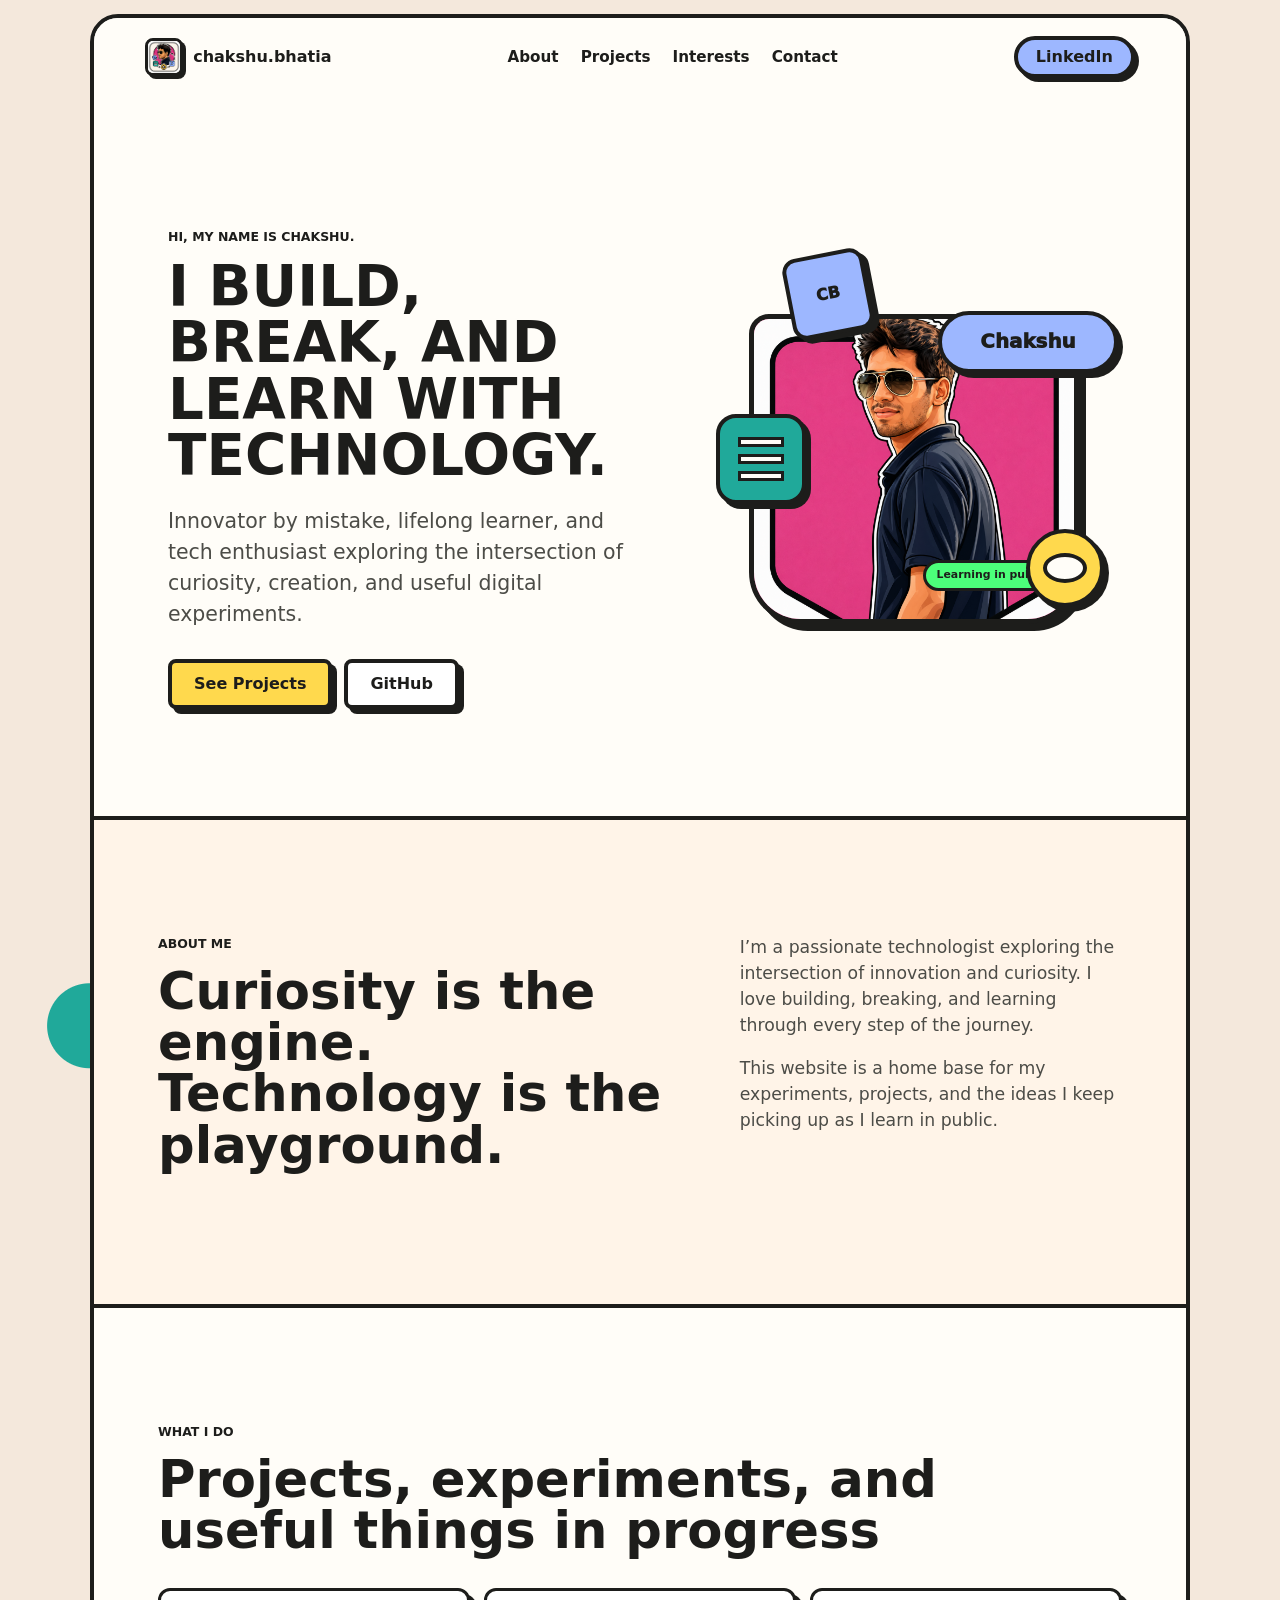
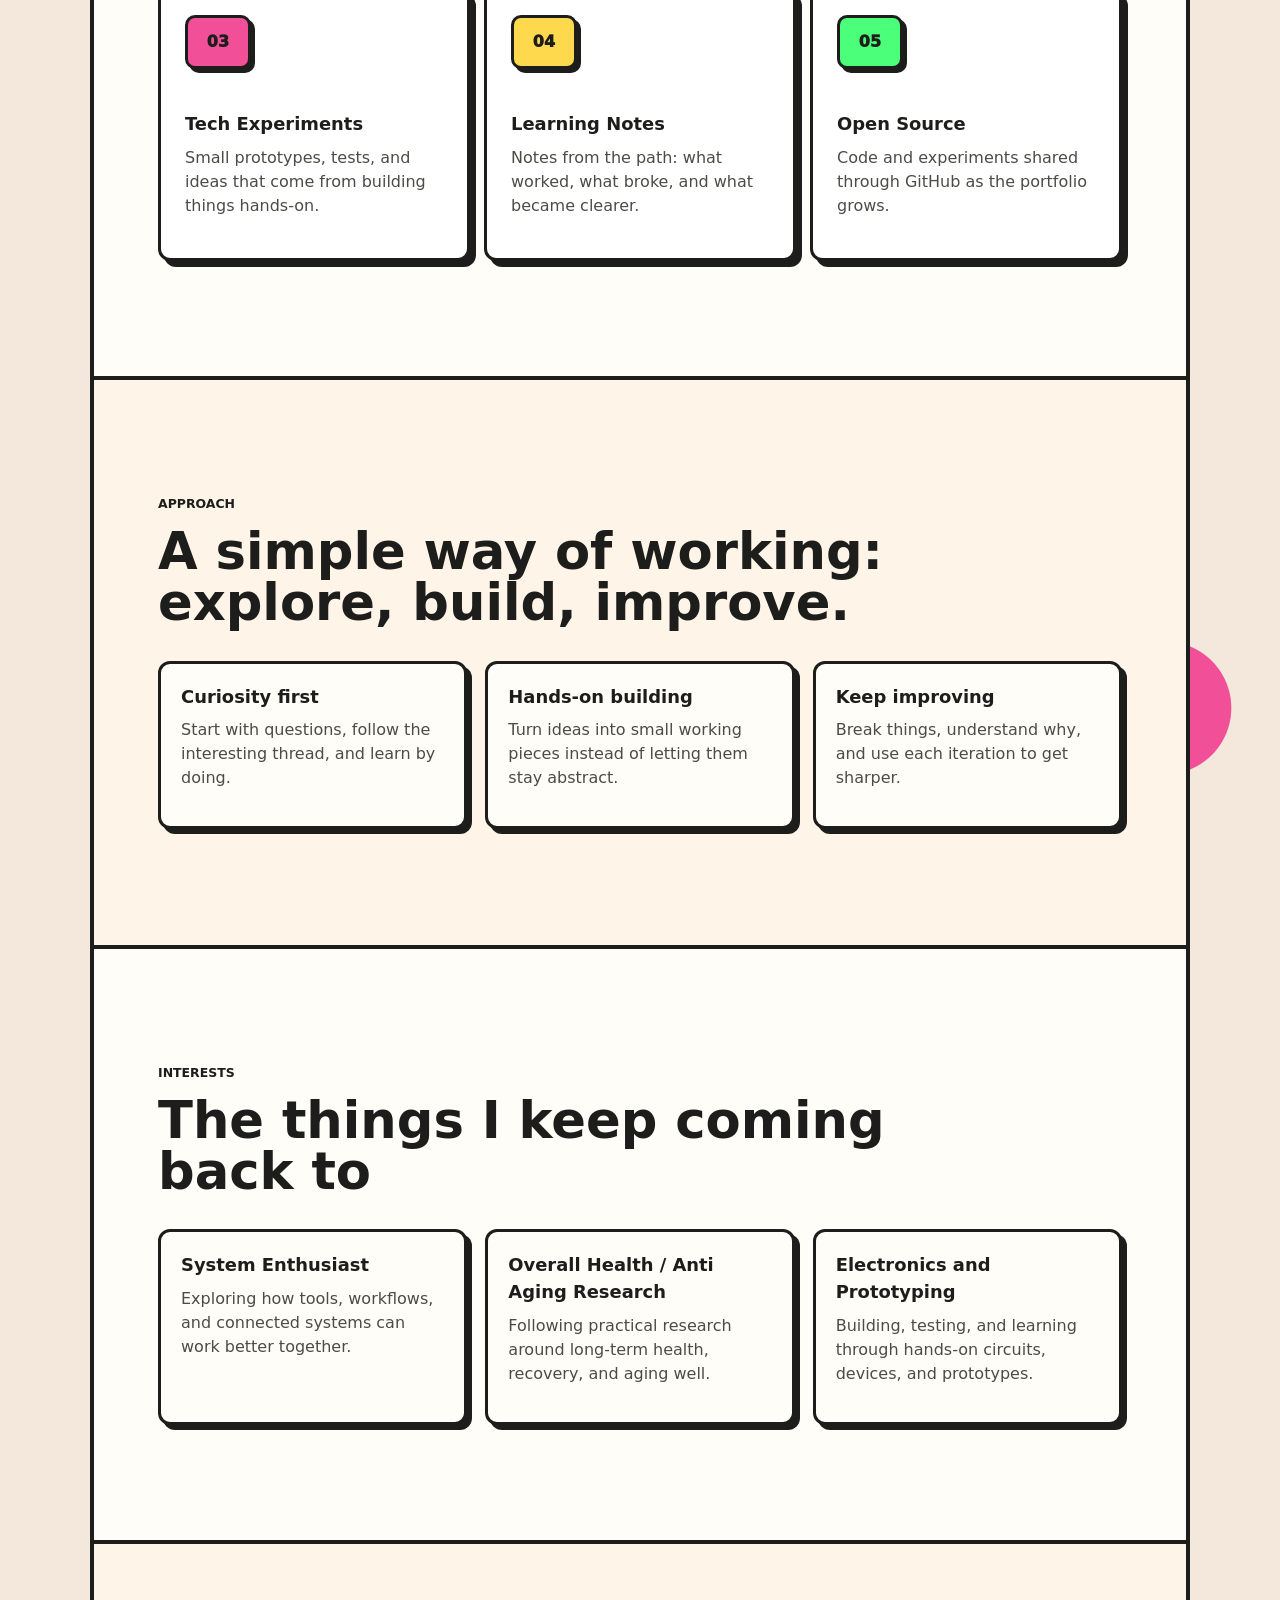
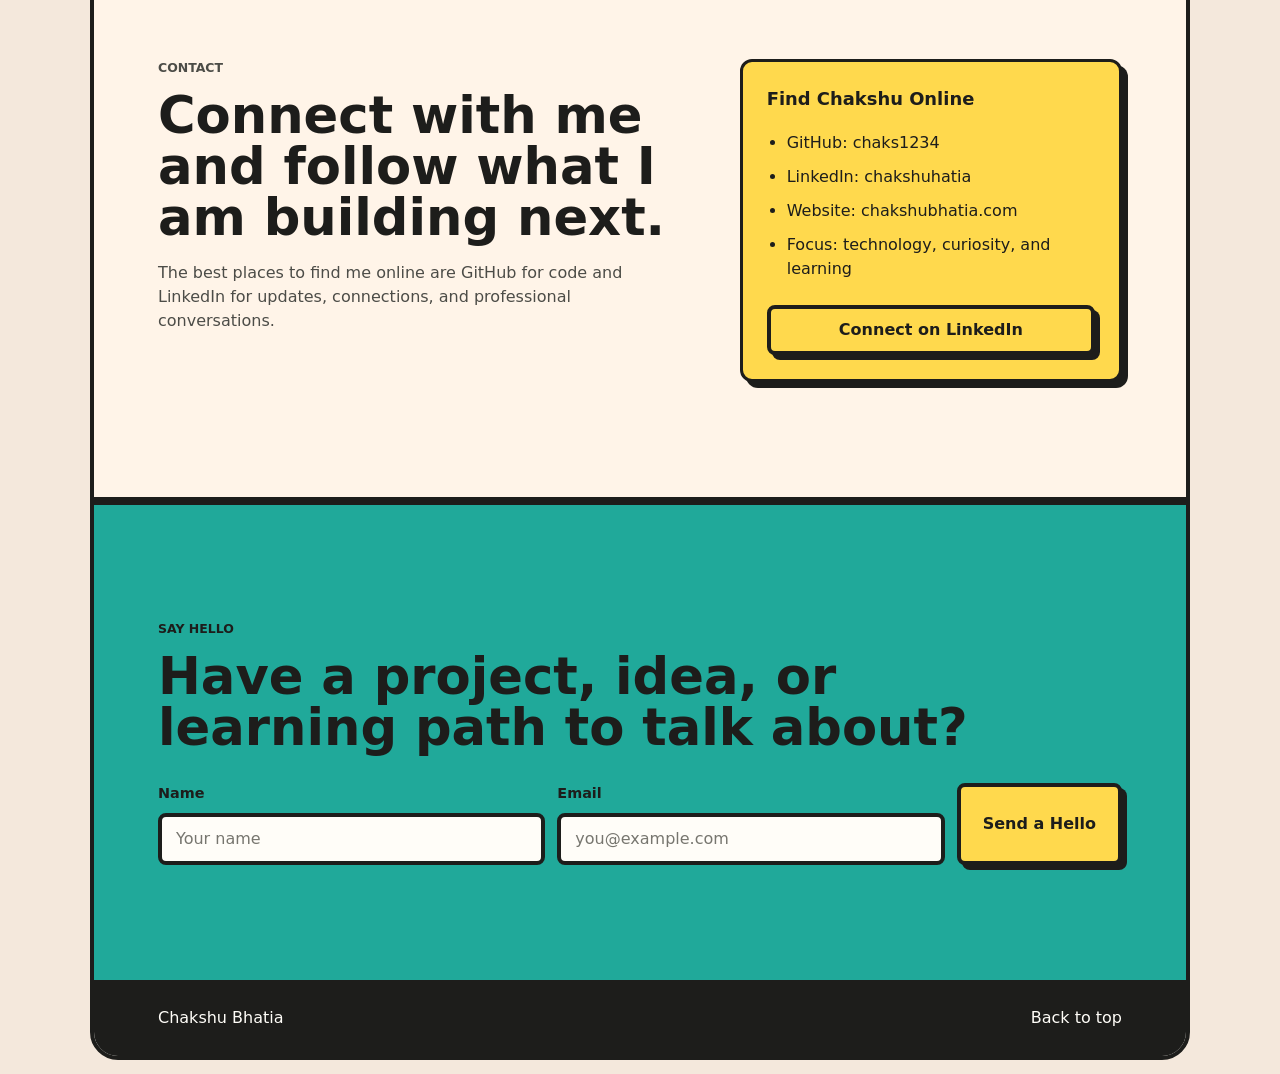
==== index.html @ cb936f26 "website fix" ====
<!doctype html>
<html lang="en">
  <head>
    <meta charset="utf-8" />
    <meta name="viewport" content="width=device-width, initial-scale=1" />
    <title>Chakshu Bhatia | Technologist & Lifelong Learner</title>
    <meta
      name="description"
      content="The personal website of Chakshu Bhatia, an innovator by mistake, lifelong learner, and tech enthusiast."
    />
    <link rel="icon" type="image/png" href="assets/chakshu-brand-icon.png" />
    <link rel="apple-touch-icon" href="assets/chakshu-brand-icon.png" />
    <link rel="stylesheet" href="styles.css" />
    <!-- Google tag (gtag.js) -->
    <script async src="https://www.googletagmanager.com/gtag/js?id=G-XP94Z1G5C9"></script>
    <script>
      window.dataLayer = window.dataLayer || [];
      function gtag(){dataLayer.push(arguments);}
      gtag('js', new Date());
      gtag('config', 'G-XP94Z1G5C9');
    </script>
  </head>
  <body>
    <div class="page-shell">
      <header class="site-header" aria-label="Primary navigation">
        <a class="brand" href="#top" aria-label="Chakshu Bhatia home">
          <img class="brand-icon" src="assets/chakshu-brand-icon.png" alt="" />
          <span>chakshu.bhatia</span>
        </a>
        <nav class="nav-links" aria-label="Page sections">
          <a href="#about">About</a>
          <a href="#projects">Projects</a>
          <a href="#interests">Interests</a>
          <a href="#contact">Contact</a>
        </nav>
        <a class="header-cta" href="https://linkedin.com/in/chakshuhatia" target="_blank" rel="noreferrer">LinkedIn</a>
      </header>

      <main id="top">
      <section class="hero" aria-labelledby="hero-title">
        <div class="hero-content">
          <p class="eyebrow">Hi, my name is Chakshu.</p>
          <h1 id="hero-title">I build, break, and learn with technology.</h1>
          <p class="hero-copy">
            Innovator by mistake, lifelong learner, and tech enthusiast exploring the intersection of
            curiosity, creation, and useful digital experiments.
          </p>
          <div class="hero-actions">
            <a class="button primary" href="#projects">See Projects</a>
            <a class="button secondary" href="https://github.com/chaks1234" target="_blank" rel="noreferrer">GitHub</a>
          </div>
        </div>
        <div class="hero-media" aria-hidden="true">
          <div class="sticker figma">CB</div>
          <div class="sticker nameplate">Chakshu</div>
          <div class="portrait-card">
            <img class="portrait-image" src="assets/chakshu-dp-cartoon.png" alt="" />
            <span class="status-pill">Learning in public</span>
          </div>
          <div class="sticker chart">
            <span></span>
            <span></span>
            <span></span>
          </div>
          <div class="sticker eye"></div>
        </div>
      </section>

      <section id="about" class="problem section-band" aria-labelledby="about-title">
        <div class="section-inner two-column">
          <div>
            <p class="eyebrow">About me</p>
            <h2 id="about-title">Curiosity is the engine. Technology is the playground.</h2>
          </div>
          <div class="text-stack">
            <p>
              I’m a passionate technologist exploring the intersection of innovation and curiosity. I love
              building, breaking, and learning through every step of the journey.
            </p>
            <p>
              This website is a home base for my experiments, projects, and the ideas I keep picking up as I
              learn in public.
            </p>
          </div>
        </div>
      </section>

      <section id="projects" class="section" aria-labelledby="projects-title">
        <div class="section-inner">
          <p class="eyebrow">What I do</p>
          <h2 id="projects-title">Projects, experiments, and useful things in progress</h2>
          <div class="steps-grid">
            <article>
              <span class="card-icon pink">03</span>
              <h3>Tech Experiments</h3>
              <p>Small prototypes, tests, and ideas that come from building things hands-on.</p>
            </article>
            <article>
              <span class="card-icon yellow">04</span>
              <h3>Learning Notes</h3>
              <p>Notes from the path: what worked, what broke, and what became clearer.</p>
            </article>
            <article>
              <span class="card-icon green">05</span>
              <h3>Open Source</h3>
              <p>Code and experiments shared through GitHub as the portfolio grows.</p>
            </article>
          </div>
        </div>
      </section>

      <section class="benefits section-band" aria-labelledby="benefits-title">
        <div class="section-inner">
          <p class="eyebrow">Approach</p>
          <h2 id="benefits-title">A simple way of working: explore, build, improve.</h2>
          <div class="benefit-list">
            <div>
              <strong>Curiosity first</strong>
              <p>Start with questions, follow the interesting thread, and learn by doing.</p>
            </div>
            <div>
              <strong>Hands-on building</strong>
              <p>Turn ideas into small working pieces instead of letting them stay abstract.</p>
            </div>
            <div>
              <strong>Keep improving</strong>
              <p>Break things, understand why, and use each iteration to get sharper.</p>
            </div>
          </div>
        </div>
      </section>

      <section id="interests" class="section" aria-labelledby="interests-title">
        <div class="section-inner">
          <p class="eyebrow">Interests</p>
          <h2 id="interests-title">The things I keep coming back to</h2>
          <div class="benefit-list">
            <div>
              <strong>System Enthusiast</strong>
              <p>Exploring how tools, workflows, and connected systems can work better together.</p>
            </div>
            <div>
              <strong>Overall Health / Anti Aging Research</strong>
              <p>Following practical research around long-term health, recovery, and aging well.</p>
            </div>
            <div>
              <strong>Electronics and Prototyping</strong>
              <p>Building, testing, and learning through hands-on circuits, devices, and prototypes.</p>
            </div>
          </div>
        </div>
      </section>

      <section id="contact" class="section-band offer" aria-labelledby="contact-title">
        <div class="section-inner offer-layout">
          <div>
            <p class="eyebrow">Contact</p>
            <h2 id="contact-title">Connect with me and follow what I am building next.</h2>
            <p>
              The best places to find me online are GitHub for code and LinkedIn for updates, connections, and
              professional conversations.
            </p>
          </div>
          <div class="offer-card">
            <h3>Find Chakshu Online</h3>
            <ul>
              <li>GitHub: chaks1234</li>
              <li>LinkedIn: chakshuhatia</li>
              <li>Website: chakshubhatia.com</li>
              <li>Focus: technology, curiosity, and learning</li>
            </ul>
            <a class="button primary full" href="https://linkedin.com/in/chakshuhatia" target="_blank" rel="noreferrer">Connect on LinkedIn</a>
          </div>
        </div>
      </section>

      <section id="cta" class="final-cta" aria-labelledby="cta-title">
        <div class="section-inner">
          <p class="eyebrow">Say hello</p>
          <h2 id="cta-title">Have a project, idea, or learning path to talk about?</h2>
          <form class="signup-form">
            <label>
              <span>Name</span>
              <input type="text" name="name" placeholder="Your name" autocomplete="name" />
            </label>
            <label>
              <span>Email</span>
              <input type="email" name="email" placeholder="you@example.com" autocomplete="email" />
            </label>
            <button class="button primary" type="submit">Send a Hello</button>
          </form>
        </div>
      </section>
    </main>

      <footer class="site-footer">
        <span>Chakshu Bhatia</span>
        <a href="#top">Back to top</a>
      </footer>
    </div>

    <script src="script.js"></script>
  </body>
</html>
---- styles.css ----
:root {
  color-scheme: light;
  --ink: #1d1d1b;
  --muted: #4c4c47;
  --paper: #f4e8dc;
  --canvas: #fffdf8;
  --band: #fff4e8;
  --line: #1d1d1b;
  --accent: #f14f97;
  --accent-dark: #d8397e;
  --mint: #20a99a;
  --gold: #ffd94d;
  --blue: #9db7ff;
  --purple: #a57cff;
  --white: #ffffff;
  --shadow: 7px 7px 0 var(--ink);
}

* {
  box-sizing: border-box;
}

html {
  scroll-behavior: smooth;
}

body {
  margin: 0;
  padding: 14px 0;
  background: var(--paper);
  background-image:
    radial-gradient(circle at 7% 24%, #20a99a 0 42px, transparent 43px),
    radial-gradient(circle at 91% 54%, #f14f97 0 66px, transparent 67px),
    radial-gradient(circle at 83% 90%, #ffd94d 0 48px, transparent 49px);
  color: var(--ink);
  font-family: "Arial Rounded MT Bold", "Trebuchet MS", ui-sans-serif, system-ui, sans-serif;
  line-height: 1.5;
}

a {
  color: inherit;
  text-decoration: none;
}

.page-shell {
  width: min(1100px, calc(100% - 34px));
  margin: 0 auto;
  overflow: hidden;
  background: var(--canvas);
  border: 4px solid var(--ink);
  border-radius: 28px;
}

.site-header {
  position: sticky;
  top: 0;
  z-index: 20;
  display: flex;
  align-items: center;
  justify-content: space-between;
  gap: 18px;
  width: 100%;
  margin: 0;
  padding: 18px clamp(18px, 4vw, 56px);
  background: rgba(255, 253, 248, 0.94);
  border: 0;
  border-bottom: 0;
  border-radius: 0;
}

.brand,
.header-cta,
.nav-links {
  display: flex;
  align-items: center;
}

.brand {
  gap: 10px;
  font-weight: 800;
}

.brand-icon {
  display: block;
  width: 38px;
  height: 38px;
  border: 3px solid var(--ink);
  border-radius: 8px;
  background: var(--canvas);
  object-fit: cover;
  box-shadow: 3px 3px 0 var(--ink);
}

.nav-links {
  gap: 22px;
  color: var(--ink);
  font-size: 0.95rem;
  font-weight: 800;
}

.header-cta {
  min-height: 42px;
  padding: 0 18px;
  border: 4px solid var(--ink);
  border-radius: 999px;
  background: var(--blue);
  color: var(--ink);
  font-weight: 900;
  box-shadow: 4px 4px 0 var(--ink);
}

.hero {
  position: relative;
  display: grid;
  width: 100%;
  min-height: min(720px, calc(100svh - 96px));
  grid-template-columns: minmax(0, 1fr) minmax(320px, 0.82fr);
  align-items: center;
  gap: clamp(28px, 5vw, 80px);
  margin: 0;
  padding: clamp(50px, 7vw, 110px) clamp(28px, 6vw, 74px) clamp(36px, 5vw, 70px);
  background: var(--canvas);
  border: 0;
  border-radius: 0;
  overflow: hidden;
}

.hero-content {
  max-width: 760px;
}

.eyebrow {
  margin: 0 0 12px;
  color: var(--ink);
  font-size: 0.78rem;
  font-weight: 900;
  letter-spacing: 0;
  text-transform: uppercase;
}

h1,
h2,
h3,
p {
  margin-top: 0;
}

h1 {
  margin-bottom: 22px;
  max-width: 720px;
  font-size: clamp(2.45rem, 4.4vw, 3.85rem);
  line-height: 1;
  letter-spacing: 0;
  text-transform: uppercase;
  text-wrap: balance;
}

h2 {
  margin-bottom: 18px;
  max-width: 850px;
  font-size: clamp(2rem, 4vw, 3.7rem);
  line-height: 1;
  letter-spacing: 0;
}

h3 {
  margin-bottom: 8px;
  font-size: 1.12rem;
}

.hero-copy {
  max-width: 620px;
  color: var(--muted);
  font-size: clamp(1.05rem, 2vw, 1.28rem);
}

.hero-actions {
  display: flex;
  flex-wrap: wrap;
  gap: 12px;
  margin-top: 30px;
}

.button {
  display: inline-flex;
  min-height: 50px;
  align-items: center;
  justify-content: center;
  border: 4px solid var(--ink);
  border-radius: 8px;
  padding: 0 22px;
  font: inherit;
  font-weight: 850;
  cursor: pointer;
  transition: transform 160ms ease, box-shadow 160ms ease, background 160ms ease;
}

.button:hover {
  transform: translateY(-2px);
}

.primary {
  background: var(--gold);
  color: var(--ink);
  box-shadow: 5px 5px 0 var(--ink);
}

.primary:hover {
  background: #ffe46f;
}

.secondary {
  border: 4px solid var(--ink);
  background: var(--white);
  box-shadow: 5px 5px 0 var(--ink);
}

.full {
  width: 100%;
}

.hero-media {
  position: relative;
  display: flex;
  min-height: 420px;
  align-items: center;
  justify-content: center;
}

.portrait-card {
  position: relative;
  width: min(330px, 88vw);
  height: 310px;
  border: 5px solid var(--ink);
  border-radius: 20px 20px 52px 52px;
  background: var(--accent);
  box-shadow: var(--shadow);
  overflow: hidden;
}

.portrait-image {
  position: absolute;
  inset: 0;
  width: 100%;
  height: 100%;
  object-fit: cover;
  object-position: center 34%;
}

.status-pill {
  position: absolute;
  right: 14px;
  bottom: 28px;
  z-index: 5;
  padding: 4px 10px;
  border: 3px solid var(--ink);
  border-radius: 999px;
  background: #4cff7a;
  font-size: 0.68rem;
  font-weight: 900;
}

.sticker {
  position: absolute;
  z-index: 6;
  display: grid;
  place-items: center;
  border: 4px solid var(--ink);
  color: var(--ink);
  font-weight: 950;
  box-shadow: 5px 5px 0 var(--ink);
}

.figma {
  top: -6px;
  left: 18%;
  width: 82px;
  height: 82px;
  border-radius: 14px;
  background: var(--blue);
  transform: rotate(-11deg);
}

.nameplate {
  top: 52px;
  right: -6px;
  min-width: 180px;
  min-height: 62px;
  border-radius: 999px;
  background: var(--blue);
  font-size: 1.24rem;
}

.chart {
  left: 0;
  top: 155px;
  width: 90px;
  height: 90px;
  border-radius: 20px;
  background: var(--mint);
  gap: 5px;
  padding: 18px;
}

.chart span {
  display: block;
  width: 100%;
  height: 10px;
  border: 3px solid var(--ink);
  background: var(--canvas);
}

.eye {
  right: 8px;
  bottom: 72px;
  width: 78px;
  height: 78px;
  border-radius: 50%;
  background: var(--gold);
}

.eye::before {
  content: "";
  display: block;
  width: 36px;
  height: 22px;
  border: 4px solid var(--ink);
  border-radius: 50%;
  background: var(--canvas);
}

.section,
.section-band,
.final-cta {
  padding: clamp(64px, 9vw, 118px) clamp(18px, 5vw, 72px);
}

.section-band {
  background: var(--band);
  border-block: 4px solid var(--ink);
}

.section,
.final-cta {
  background: var(--canvas);
}

.section-inner {
  width: 100%;
  margin: 0 auto;
}

.two-column,
.offer-layout {
  display: grid;
  grid-template-columns: minmax(0, 0.96fr) minmax(300px, 0.72fr);
  gap: clamp(28px, 6vw, 72px);
  align-items: start;
}

.text-stack {
  color: var(--muted);
  font-size: 1.08rem;
}

.steps-grid {
  display: grid;
  grid-template-columns: repeat(3, minmax(0, 1fr));
  gap: 14px;
  margin-top: 32px;
}

.steps-grid article,
.offer-card {
  border: 3px solid var(--ink);
  border-radius: 12px;
  background: var(--white);
  padding: 24px;
  box-shadow: 6px 6px 0 var(--ink);
}

.card-icon {
  display: grid;
  width: 66px;
  height: 54px;
  place-items: center;
  margin-bottom: 42px;
  border: 3px solid var(--ink);
  border-radius: 10px;
  color: var(--ink);
  font-weight: 950;
  box-shadow: 4px 4px 0 var(--ink);
}

.blue {
  background: var(--blue);
}

.teal {
  background: var(--mint);
}

.pink {
  background: var(--accent);
}

.yellow {
  background: var(--gold);
}

.green {
  background: #4cff7a;
}

.purple {
  background: var(--purple);
}

.steps-grid p,
.benefit-list p,
.proof p,
.offer p {
  color: var(--muted);
}

.benefit-list {
  display: grid;
  grid-template-columns: repeat(3, minmax(0, 1fr));
  gap: 18px;
  margin-top: 32px;
}

.benefit-list div {
  padding: 20px;
  border: 3px solid var(--ink);
  border-radius: 12px;
  background: var(--canvas);
  box-shadow: 5px 5px 0 var(--ink);
}

.benefit-list strong {
  display: block;
  margin-bottom: 8px;
  font-size: 1.12rem;
}

.metrics {
  display: grid;
  grid-template-columns: repeat(3, 1fr);
  gap: 12px;
}

.metrics div {
  min-height: 150px;
  padding: 18px;
  border: 4px solid var(--ink);
  border-radius: 12px;
  background: var(--ink);
  color: var(--white);
  box-shadow: 5px 5px 0 var(--accent);
}

.metrics strong {
  display: block;
  font-size: clamp(2.1rem, 4vw, 3.4rem);
  line-height: 1;
}

.metrics span {
  display: block;
  margin-top: 10px;
  color: #cbd6d2;
  font-weight: 700;
}

.offer-card {
  background: var(--gold);
}

.offer-card ul {
  display: grid;
  gap: 10px;
  margin: 18px 0 24px;
  padding-left: 20px;
}

.final-cta {
  background: var(--mint);
  color: var(--ink);
  border-top: 4px solid var(--ink);
}

.final-cta .eyebrow {
  color: var(--ink);
}

.signup-form {
  display: grid;
  grid-template-columns: repeat(2, minmax(0, 1fr)) auto;
  gap: 12px;
  margin-top: 30px;
}

label span {
  display: block;
  margin-bottom: 8px;
  color: var(--ink);
  font-size: 0.9rem;
  font-weight: 750;
}

input {
  width: 100%;
  min-height: 52px;
  border: 4px solid var(--ink);
  border-radius: 8px;
  padding: 0 14px;
  background: var(--canvas);
  color: var(--ink);
  font: inherit;
}

input::placeholder {
  color: #77766f;
}

.site-footer {
  display: flex;
  justify-content: space-between;
  gap: 16px;
  padding: 26px clamp(18px, 5vw, 72px);
  background: var(--ink);
  color: var(--canvas);
}

@media (max-width: 880px) {
  .nav-links {
    display: none;
  }

  .hero,
  .two-column,
  .offer-layout,
  .signup-form {
    grid-template-columns: 1fr;
  }

  .hero {
    min-height: auto;
  }

  .hero-media {
    order: -1;
    min-height: 390px;
  }

  .nameplate {
    right: 0;
  }

  .steps-grid,
  .benefit-list {
    grid-template-columns: 1fr;
  }

  .metrics {
    grid-template-columns: 1fr;
  }
}

@media (max-width: 520px) {
  .site-header {
    padding-inline: 14px;
  }

  .brand span:last-child {
    display: none;
  }

  .header-cta {
    min-height: 38px;
    padding-inline: 14px;
  }

  h1 {
    font-size: 3rem;
  }

  .hero-actions,
  .button,
  .signup-form button {
    width: 100%;
  }

  .page-shell {
    width: min(100% - 20px, 1100px);
    border-radius: 22px;
  }

  .portrait-card {
    width: min(280px, 82vw);
    height: 270px;
  }

  .figma {
    left: 0;
  }

  .nameplate {
    top: 28px;
    min-width: 146px;
    min-height: 54px;
    font-size: 1rem;
  }

  .chart {
    left: -4px;
    top: 142px;
    width: 72px;
    height: 72px;
  }

  .eye {
    right: -5px;
    bottom: 64px;
    width: 64px;
    height: 64px;
  }

  .site-footer {
    flex-direction: column;
  }
}
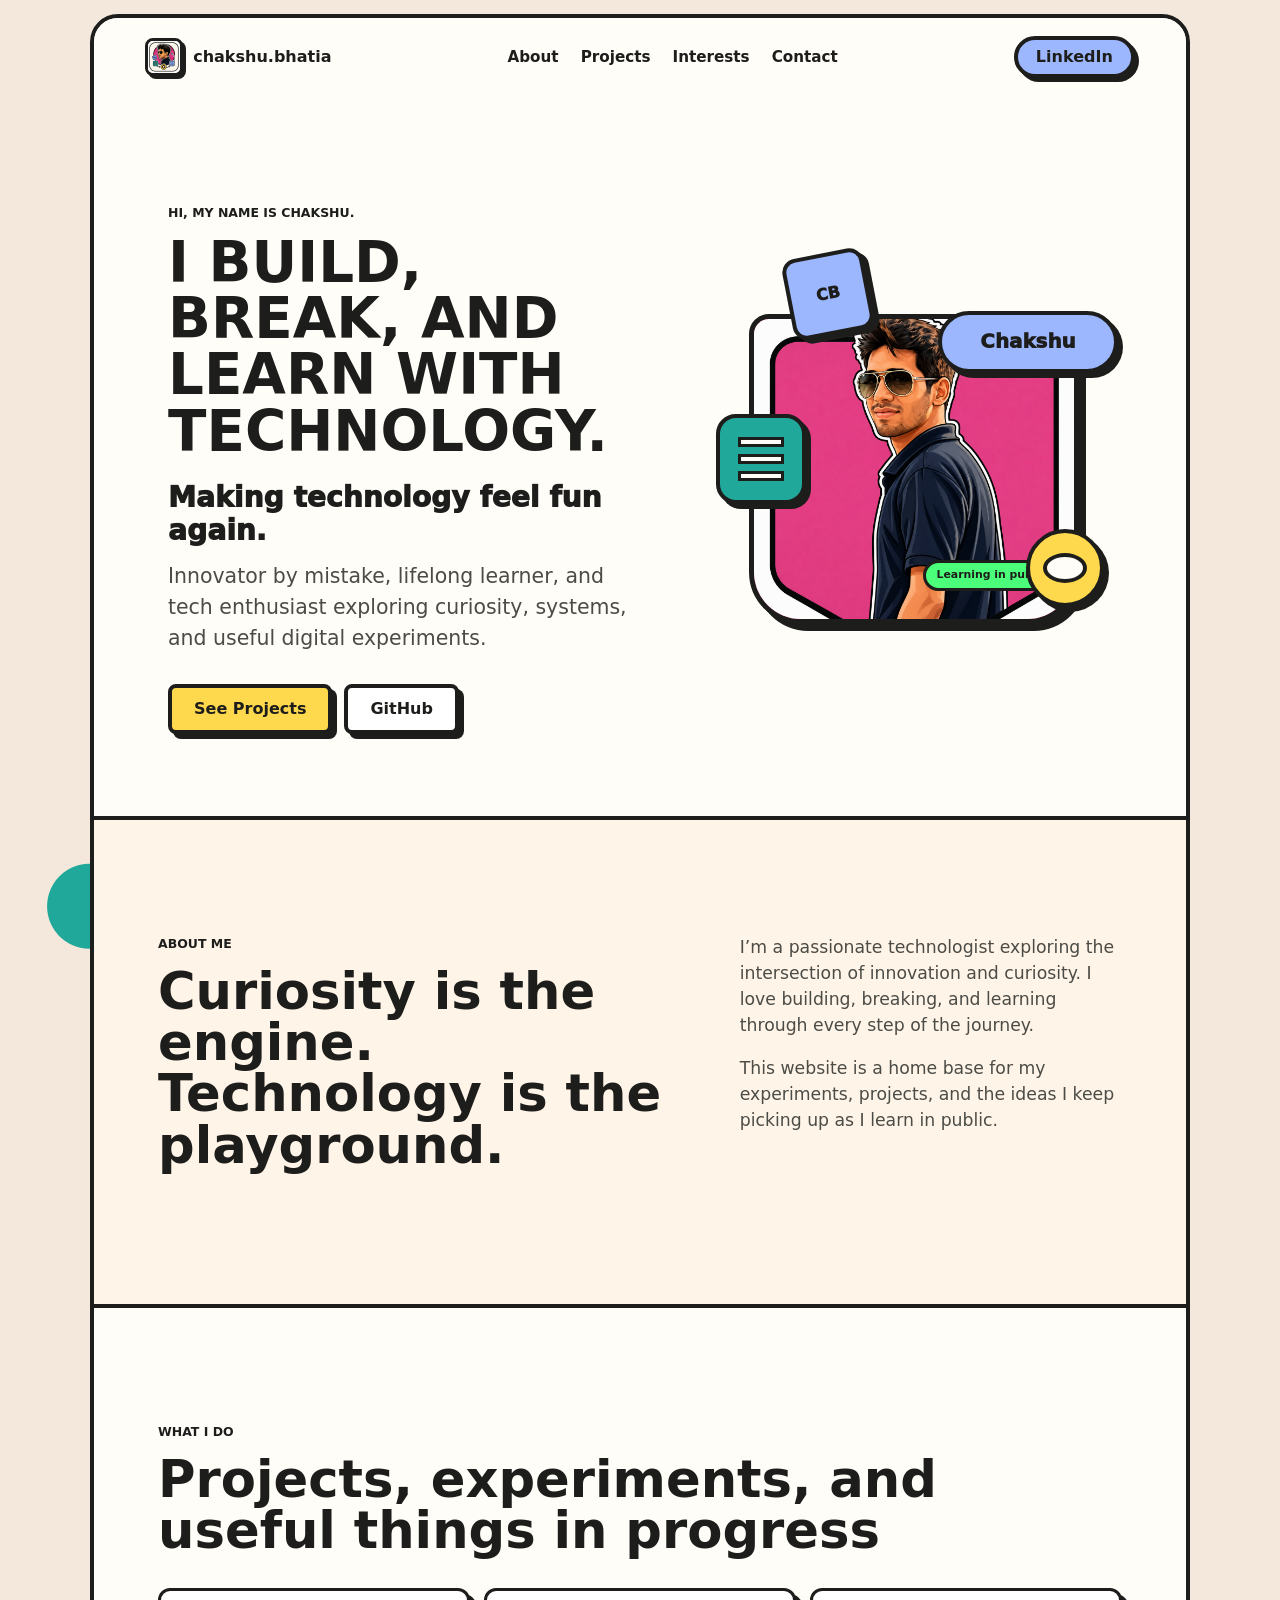
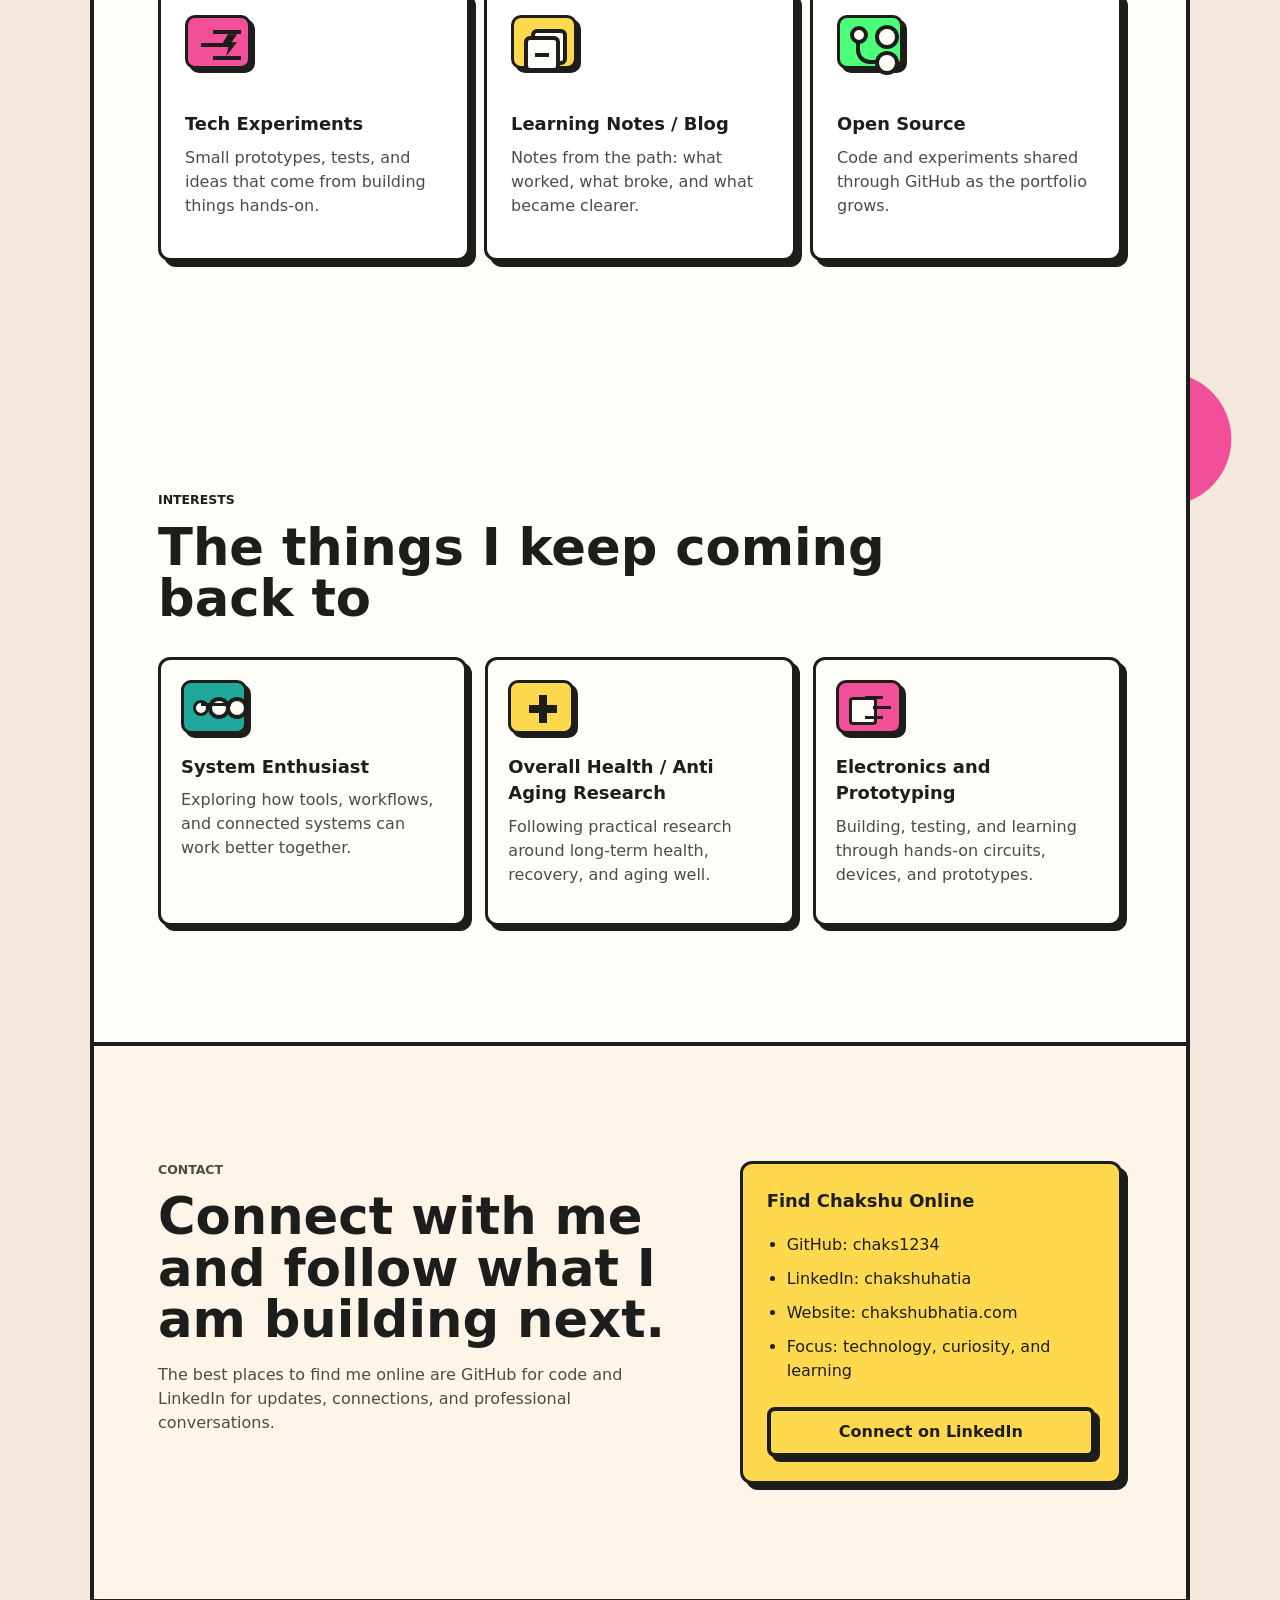
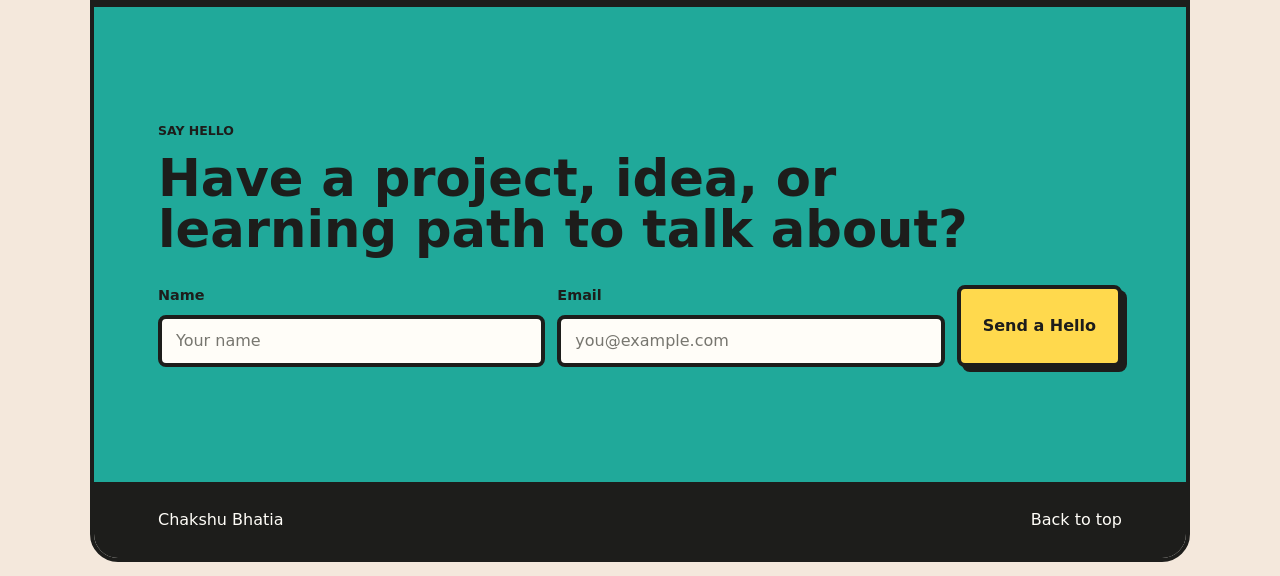
==== commit 10cde5d1: "site improvements" ====
--- a/index.html
+++ b/index.html
@@ -41,9 +41,10 @@
         <div class="hero-content">
           <p class="eyebrow">Hi, my name is Chakshu.</p>
           <h1 id="hero-title">I build, break, and learn with technology.</h1>
+          <p class="hero-tagline">Making technology feel fun again.</p>
           <p class="hero-copy">
-            Innovator by mistake, lifelong learner, and tech enthusiast exploring the intersection of
-            curiosity, creation, and useful digital experiments.
+            Innovator by mistake, lifelong learner, and tech enthusiast exploring curiosity, systems, and
+            useful digital experiments.
           </p>
           <div class="hero-actions">
             <a class="button primary" href="#projects">See Projects</a>
@@ -91,41 +92,20 @@
           <h2 id="projects-title">Projects, experiments, and useful things in progress</h2>
           <div class="steps-grid">
             <article>
-              <span class="card-icon pink">03</span>
+              <span class="card-icon pink circuit-icon" aria-hidden="true"></span>
               <h3>Tech Experiments</h3>
               <p>Small prototypes, tests, and ideas that come from building things hands-on.</p>
             </article>
             <article>
-              <span class="card-icon yellow">04</span>
-              <h3>Learning Notes</h3>
+              <span class="card-icon yellow pages-icon" aria-hidden="true"></span>
+              <h3>Learning Notes / Blog</h3>
               <p>Notes from the path: what worked, what broke, and what became clearer.</p>
             </article>
             <article>
-              <span class="card-icon green">05</span>
+              <span class="card-icon green branch-icon" aria-hidden="true"></span>
               <h3>Open Source</h3>
               <p>Code and experiments shared through GitHub as the portfolio grows.</p>
             </article>
-          </div>
-        </div>
-      </section>
-
-      <section class="benefits section-band" aria-labelledby="benefits-title">
-        <div class="section-inner">
-          <p class="eyebrow">Approach</p>
-          <h2 id="benefits-title">A simple way of working: explore, build, improve.</h2>
-          <div class="benefit-list">
-            <div>
-              <strong>Curiosity first</strong>
-              <p>Start with questions, follow the interesting thread, and learn by doing.</p>
-            </div>
-            <div>
-              <strong>Hands-on building</strong>
-              <p>Turn ideas into small working pieces instead of letting them stay abstract.</p>
-            </div>
-            <div>
-              <strong>Keep improving</strong>
-              <p>Break things, understand why, and use each iteration to get sharper.</p>
-            </div>
           </div>
         </div>
       </section>
@@ -136,14 +116,17 @@
           <h2 id="interests-title">The things I keep coming back to</h2>
           <div class="benefit-list">
             <div>
+              <span class="interest-icon mint system-icon" aria-hidden="true"></span>
               <strong>System Enthusiast</strong>
               <p>Exploring how tools, workflows, and connected systems can work better together.</p>
             </div>
             <div>
+              <span class="interest-icon yellow health-icon" aria-hidden="true"></span>
               <strong>Overall Health / Anti Aging Research</strong>
               <p>Following practical research around long-term health, recovery, and aging well.</p>
             </div>
             <div>
+              <span class="interest-icon pink electronics-icon" aria-hidden="true"></span>
               <strong>Electronics and Prototyping</strong>
               <p>Building, testing, and learning through hands-on circuits, devices, and prototypes.</p>
             </div>
@@ -178,15 +161,19 @@
         <div class="section-inner">
           <p class="eyebrow">Say hello</p>
           <h2 id="cta-title">Have a project, idea, or learning path to talk about?</h2>
-          <form class="signup-form">
+          <form class="signup-form" action="https://formsubmit.co/chakshu.bhatia1000@gmail.com" method="POST">
+            <input type="hidden" name="_subject" value="New message from chakshubhatia.com" />
+            <input type="hidden" name="_captcha" value="false" />
+            <input type="hidden" name="_template" value="table" />
             <label>
               <span>Name</span>
-              <input type="text" name="name" placeholder="Your name" autocomplete="name" />
+              <input type="text" name="name" placeholder="Your name" autocomplete="name" required />
             </label>
             <label>
               <span>Email</span>
-              <input type="email" name="email" placeholder="you@example.com" autocomplete="email" />
+              <input type="email" name="email" placeholder="you@example.com" autocomplete="email" required />
             </label>
+            <input type="hidden" name="_next" value="https://www.chakshubhatia.com/#cta" />
             <button class="button primary" type="submit">Send a Hello</button>
           </form>
         </div>
--- a/styles.css
+++ b/styles.css
@@ -51,6 +51,36 @@
   border-radius: 28px;
 }
 
+body > .site-header,
+body > main,
+body > .site-footer {
+  width: min(1100px, calc(100% - 34px));
+  margin-inline: auto;
+}
+
+body > .site-header {
+  margin-top: 0;
+  border: 4px solid var(--ink);
+  border-bottom: 0;
+  border-radius: 28px 28px 0 0;
+}
+
+body > main {
+  overflow: hidden;
+  background: var(--canvas);
+  border-inline: 4px solid var(--ink);
+}
+
+body > main .hero {
+  border-top: 0;
+}
+
+body > .site-footer {
+  border: 4px solid var(--ink);
+  border-top: 0;
+  border-radius: 0 0 28px 28px;
+}
+
 .site-header {
   position: sticky;
   top: 0;
@@ -174,6 +204,15 @@
   font-size: clamp(1.05rem, 2vw, 1.28rem);
 }
 
+.hero-tagline {
+  max-width: 620px;
+  margin-bottom: 14px;
+  color: var(--ink);
+  font-size: clamp(1.32rem, 2.2vw, 1.85rem);
+  font-weight: 950;
+  line-height: 1.16;
+}
+
 .hero-actions {
   display: flex;
   flex-wrap: wrap;
@@ -380,16 +419,91 @@
 }
 
 .card-icon {
-  display: grid;
+  position: relative;
+  display: block;
   width: 66px;
   height: 54px;
-  place-items: center;
   margin-bottom: 42px;
   border: 3px solid var(--ink);
   border-radius: 10px;
   color: var(--ink);
   font-weight: 950;
   box-shadow: 4px 4px 0 var(--ink);
+}
+
+.circuit-icon::before,
+.circuit-icon::after,
+.pages-icon::before,
+.pages-icon::after,
+.branch-icon::before,
+.branch-icon::after {
+  content: "";
+  position: absolute;
+}
+
+.circuit-icon::before {
+  left: 13px;
+  top: 25px;
+  width: 28px;
+  height: 4px;
+  background: var(--ink);
+  box-shadow:
+    12px -13px 0 var(--ink),
+    12px 13px 0 var(--ink);
+}
+
+.circuit-icon::after {
+  right: 11px;
+  top: 16px;
+  width: 16px;
+  height: 22px;
+  background: var(--ink);
+  clip-path: polygon(44% 0, 100% 0, 66% 36%, 100% 36%, 32% 100%, 48% 52%, 0 52%);
+}
+
+.pages-icon::before {
+  left: 17px;
+  top: 11px;
+  width: 28px;
+  height: 28px;
+  border: 4px solid var(--ink);
+  border-radius: 6px;
+  background: var(--canvas);
+}
+
+.pages-icon::after {
+  left: 10px;
+  top: 18px;
+  width: 28px;
+  height: 28px;
+  border: 4px solid var(--ink);
+  border-radius: 6px;
+  background: linear-gradient(var(--ink), var(--ink)) 7px 13px / 14px 4px no-repeat var(--canvas);
+}
+
+.branch-icon::before {
+  left: 16px;
+  top: 12px;
+  width: 30px;
+  height: 30px;
+  border-left: 4px solid var(--ink);
+  border-bottom: 4px solid var(--ink);
+  border-radius: 0 0 0 14px;
+}
+
+.branch-icon::after {
+  left: 10px;
+  top: 8px;
+  width: 10px;
+  height: 10px;
+  border: 4px solid var(--ink);
+  border-radius: 50%;
+  background: var(--canvas);
+  box-shadow:
+    28px 2px 0 -1px var(--canvas),
+    28px 2px 0 3px var(--ink),
+    28px 28px 0 -1px var(--canvas),
+    28px 28px 0 3px var(--ink);
 }
 
 .blue {
@@ -442,6 +556,87 @@
   display: block;
   margin-bottom: 8px;
   font-size: 1.12rem;
+}
+
+.interest-icon {
+  position: relative;
+  display: block;
+  width: 66px;
+  height: 54px;
+  margin-bottom: 20px;
+  border: 3px solid var(--ink);
+  border-radius: 10px;
+  box-shadow: 4px 4px 0 var(--ink);
+}
+
+.mint {
+  background: var(--mint);
+}
+
+.interest-icon::before,
+.interest-icon::after {
+  content: "";
+  position: absolute;
+}
+
+.system-icon::before {
+  left: 9px;
+  top: 17px;
+  width: 10px;
+  height: 10px;
+  border: 3px solid var(--ink);
+  border-radius: 50%;
+  background: var(--canvas);
+  box-shadow:
+    18px 0 0 -1px var(--canvas),
+    18px 0 0 3px var(--ink),
+    36px 0 0 -1px var(--canvas),
+    36px 0 0 3px var(--ink);
+}
+
+.system-icon::after {
+  left: 17px;
+  top: 20px;
+  width: 30px;
+  height: 3px;
+  background: var(--ink);
+}
+
+.health-icon::before {
+  left: 28px;
+  top: 12px;
+  width: 8px;
+  height: 28px;
+  background: var(--ink);
+}
+
+.health-icon::after {
+  left: 18px;
+  top: 22px;
+  width: 28px;
+  height: 8px;
+  background: var(--ink);
+}
+
+.electronics-icon::before {
+  left: 10px;
+  top: 14px;
+  width: 22px;
+  height: 22px;
+  border: 3px solid var(--ink);
+  border-radius: 4px;
+  background: var(--canvas);
+}
+
+.electronics-icon::after {
+  right: 8px;
+  top: 23px;
+  width: 18px;
+  height: 3px;
+  background: var(--ink);
+  box-shadow:
+    -8px -10px 0 var(--ink),
+    -8px 10px 0 var(--ink);
 }
 
 .metrics {
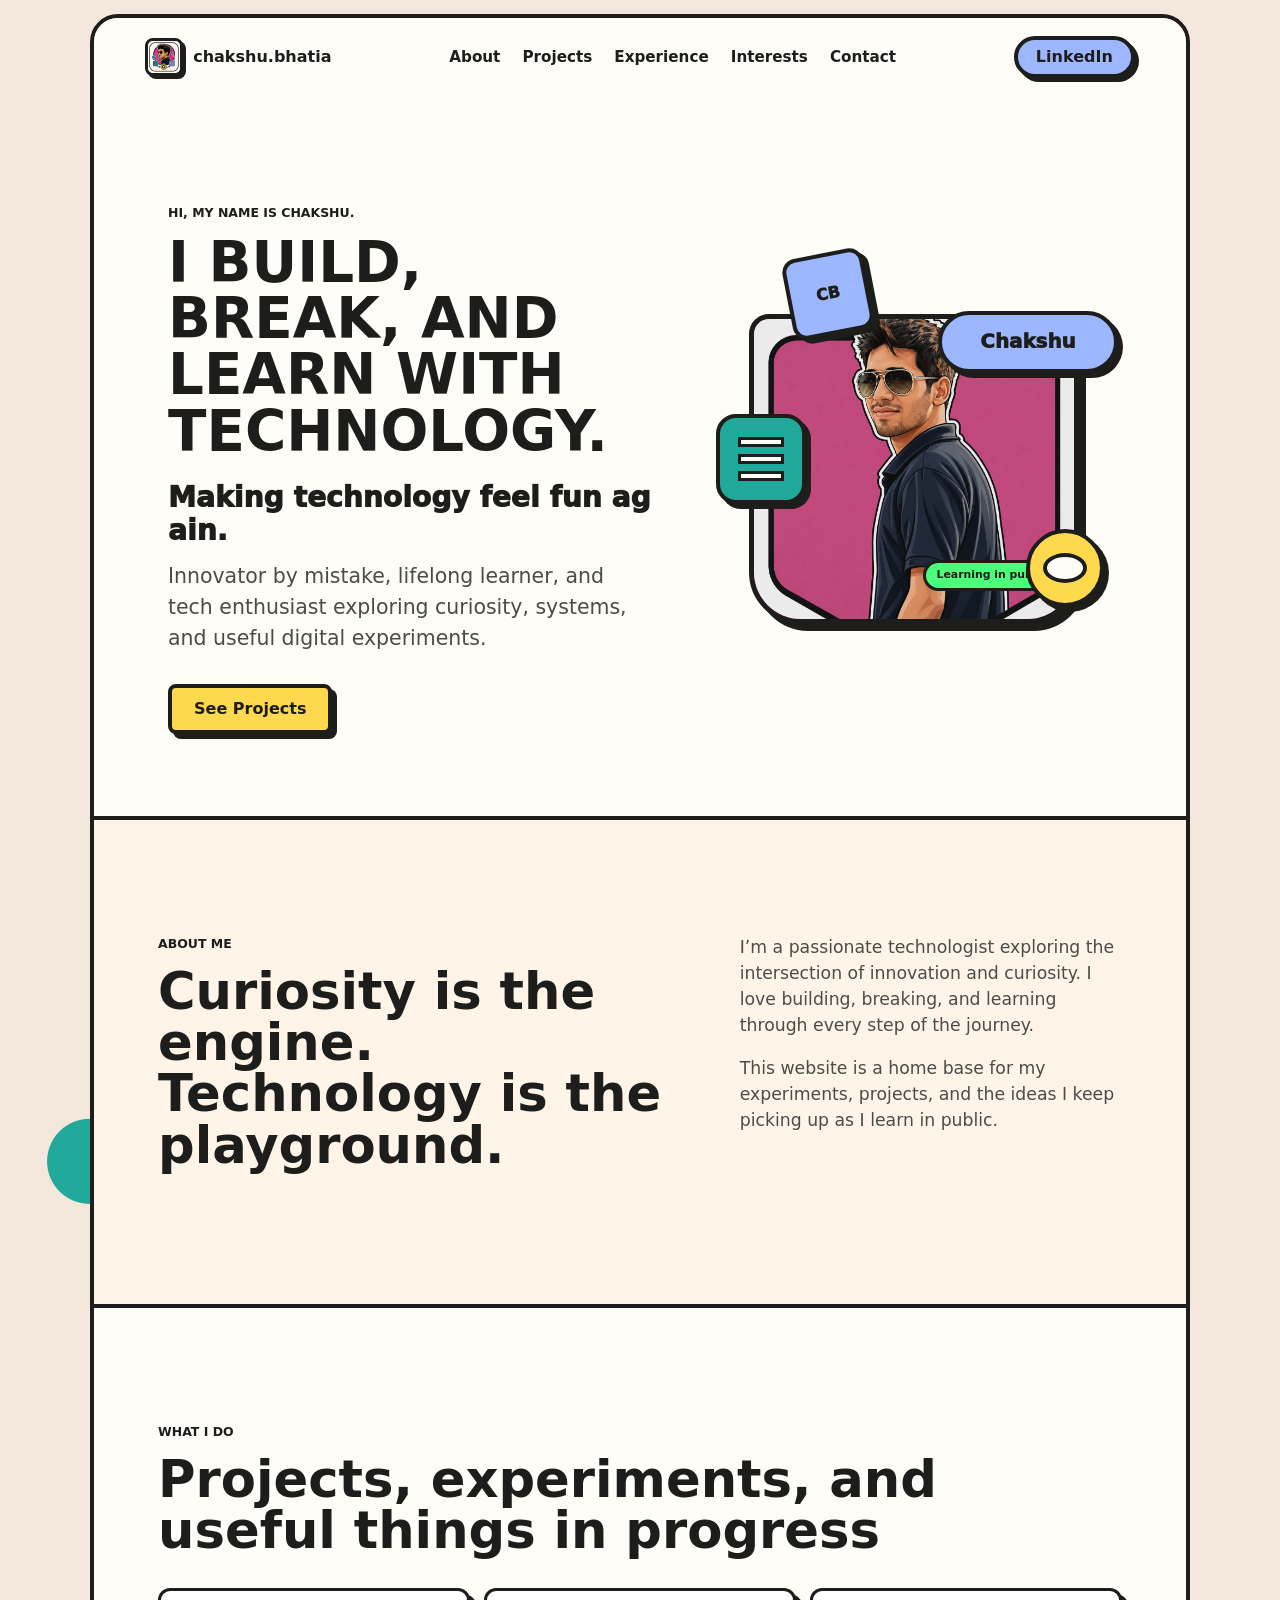
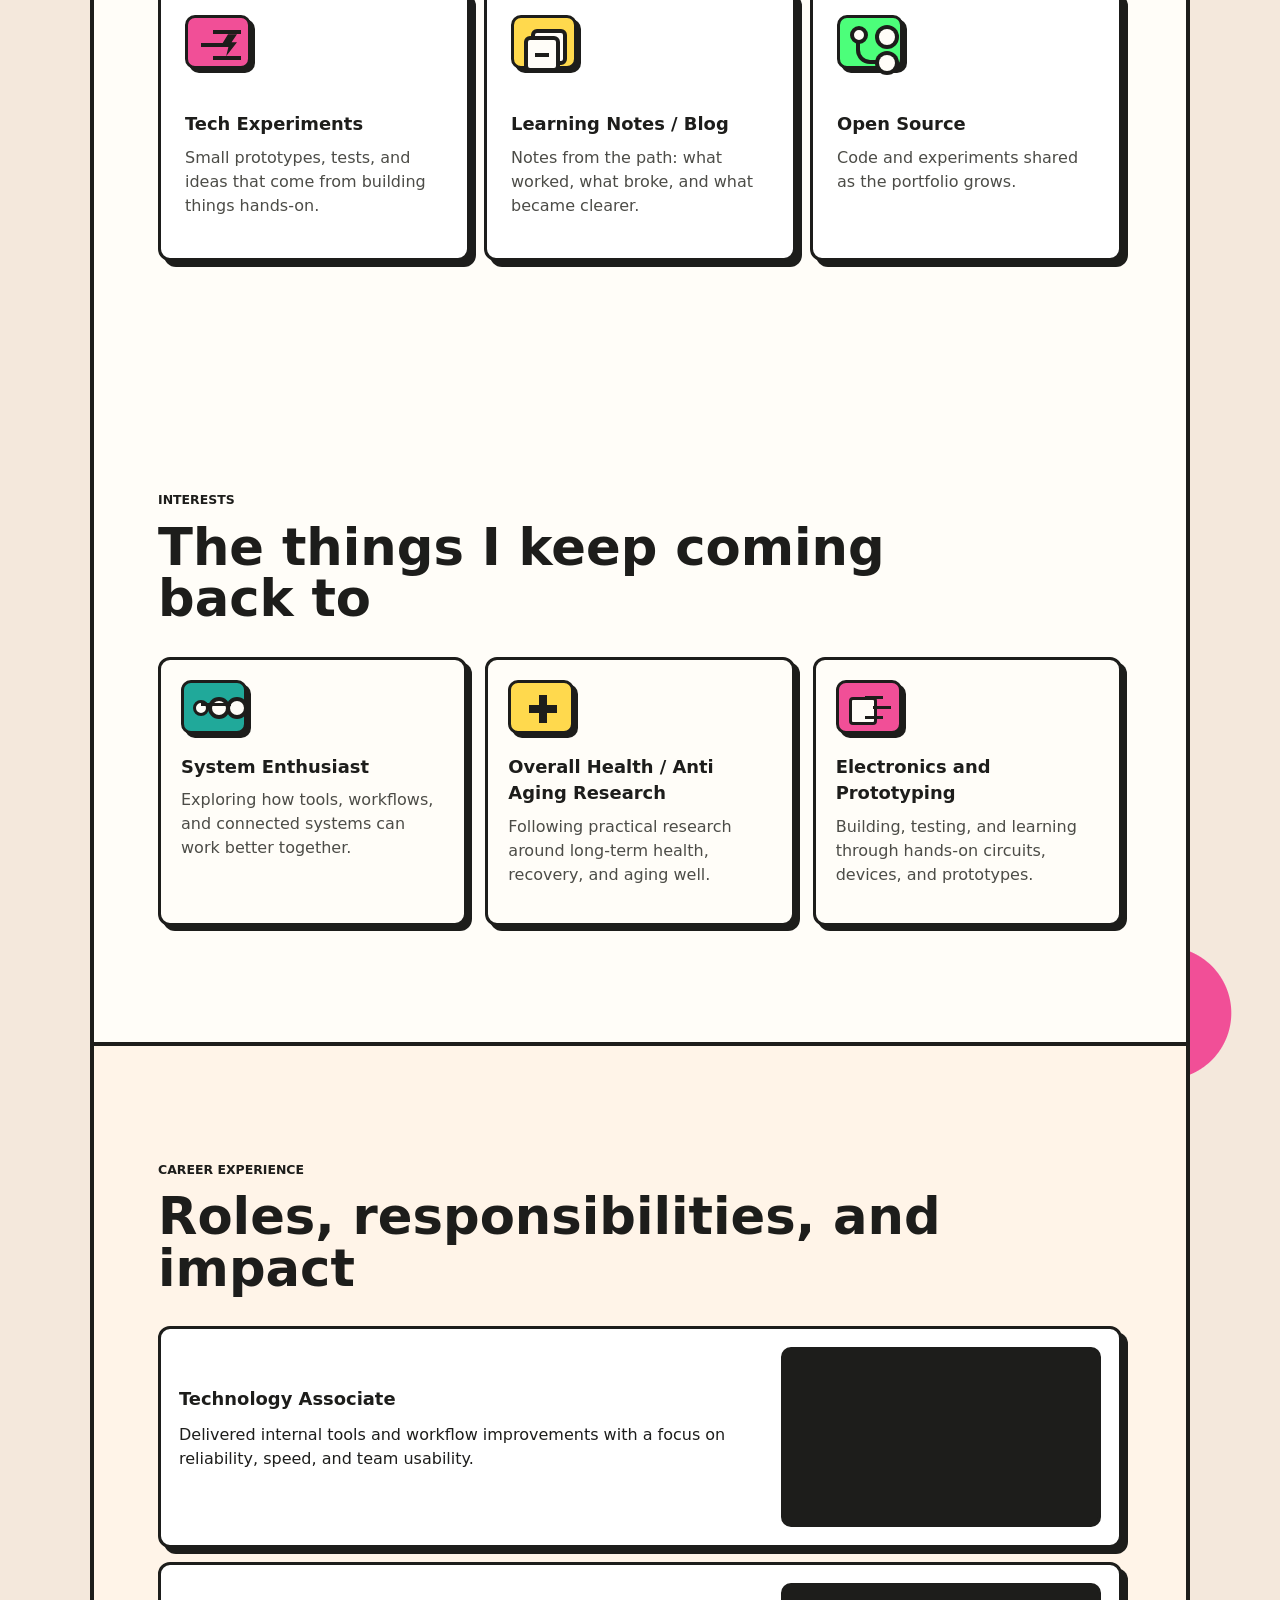
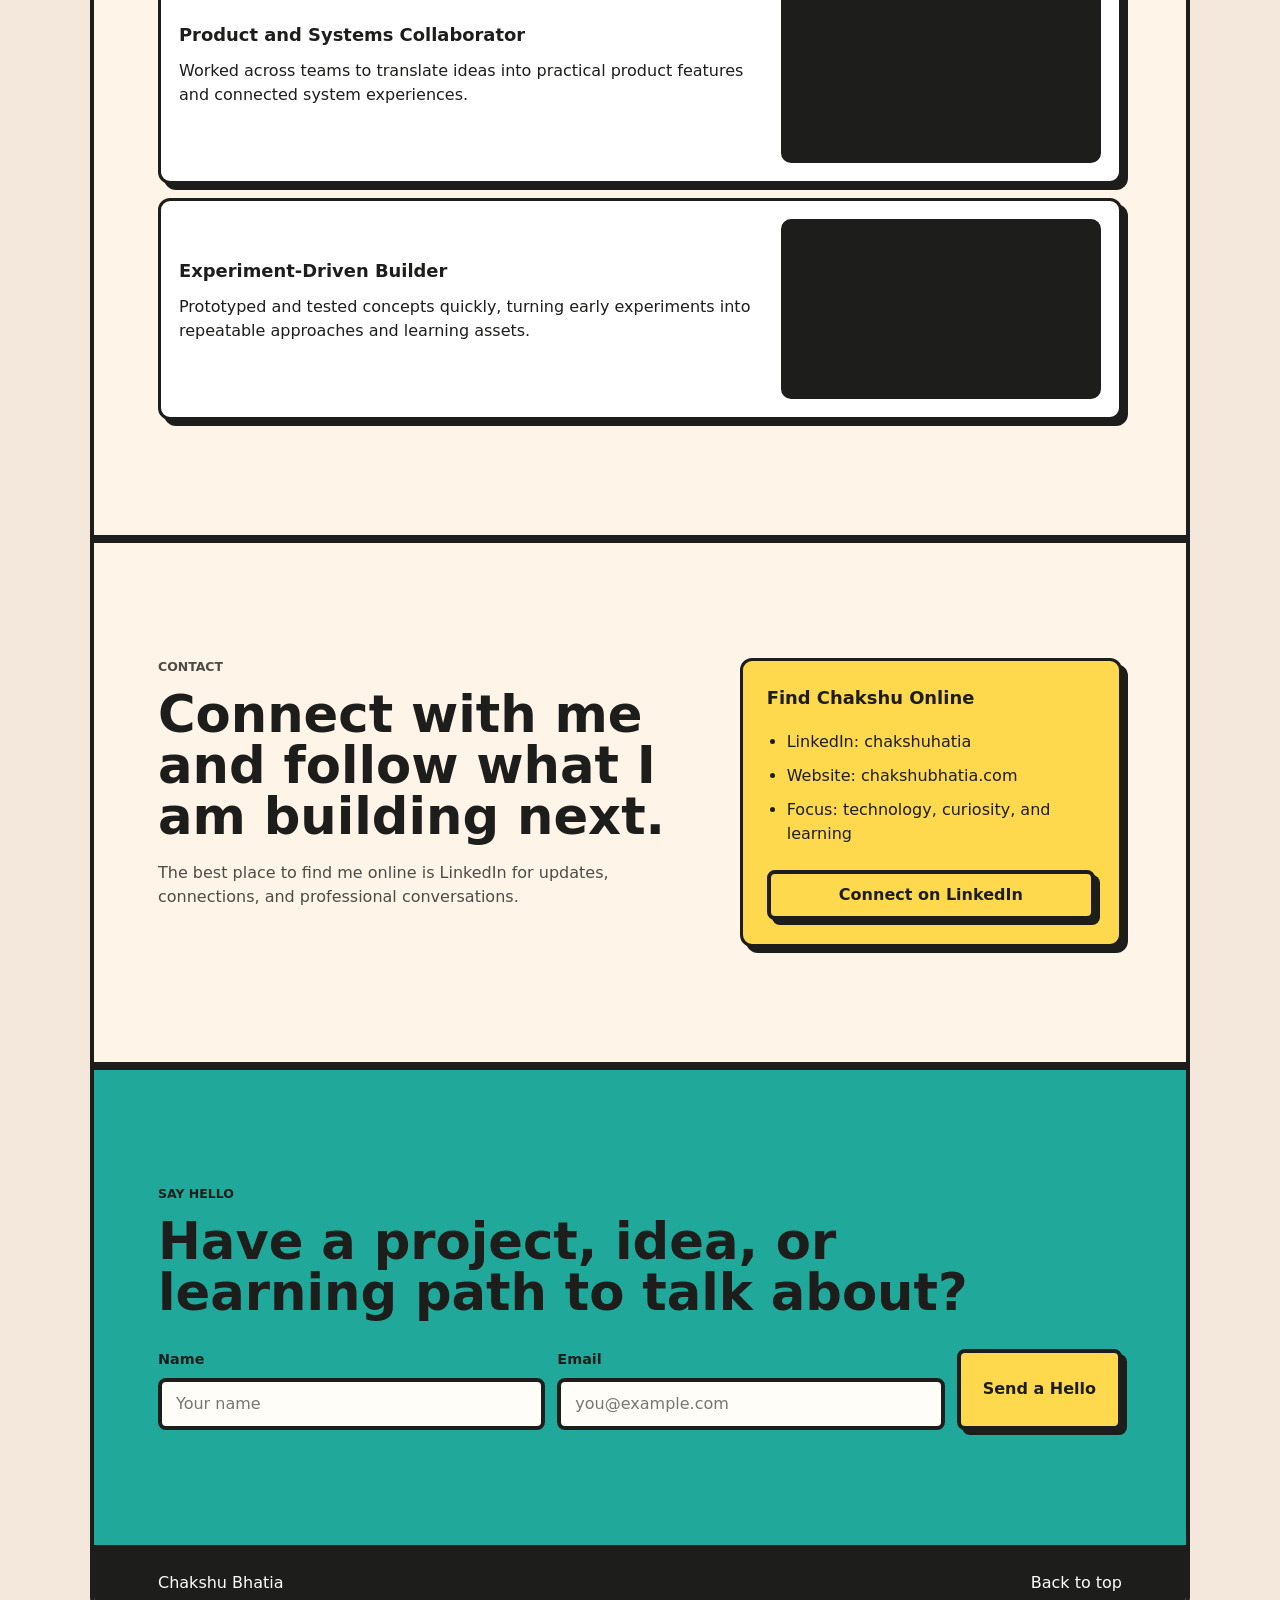
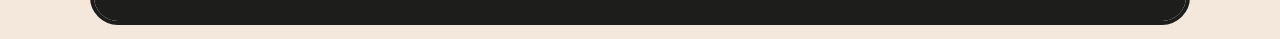
==== commit 35c309ac: "adding the animations" ====
--- a/index.html
+++ b/index.html
@@ -30,6 +30,7 @@
         <nav class="nav-links" aria-label="Page sections">
           <a href="#about">About</a>
           <a href="#projects">Projects</a>
+          <a href="#career">Experience</a>
           <a href="#interests">Interests</a>
           <a href="#contact">Contact</a>
         </nav>
@@ -48,7 +49,6 @@
           </p>
           <div class="hero-actions">
             <a class="button primary" href="#projects">See Projects</a>
-            <a class="button secondary" href="https://github.com/chaks1234" target="_blank" rel="noreferrer">GitHub</a>
           </div>
         </div>
         <div class="hero-media" aria-hidden="true">
@@ -104,7 +104,7 @@
             <article>
               <span class="card-icon green branch-icon" aria-hidden="true"></span>
               <h3>Open Source</h3>
-              <p>Code and experiments shared through GitHub as the portfolio grows.</p>
+              <p>Code and experiments shared as the portfolio grows.</p>
             </article>
           </div>
         </div>
@@ -134,20 +134,79 @@
         </div>
       </section>
 
+      <section id="career" class="section-band" aria-labelledby="career-title">
+        <div class="section-inner">
+          <p class="eyebrow">Career Experience</p>
+          <h2 id="career-title">Roles, responsibilities, and impact</h2>
+          <div class="career-grid">
+            <article class="career-card">
+              <div class="career-copy">
+                <h3>Technology Associate</h3>
+                <p>
+                  Delivered internal tools and workflow improvements with a focus on reliability, speed, and team usability.
+                </p>
+              </div>
+              <div class="career-video">
+                <iframe
+                  src="https://www.youtube.com/embed/ysz5S6PUM-U"
+                  title="Technology Associate experience video"
+                  allow="accelerometer; autoplay; clipboard-write; encrypted-media; gyroscope; picture-in-picture; web-share"
+                  referrerpolicy="strict-origin-when-cross-origin"
+                  allowfullscreen
+                ></iframe>
+              </div>
+            </article>
+            <article class="career-card">
+              <div class="career-copy">
+                <h3>Product and Systems Collaborator</h3>
+                <p>
+                  Worked across teams to translate ideas into practical product features and connected system experiences.
+                </p>
+              </div>
+              <div class="career-video">
+                <iframe
+                  src="https://www.youtube.com/embed/jNQXAC9IVRw"
+                  title="Product and Systems Collaborator experience video"
+                  allow="accelerometer; autoplay; clipboard-write; encrypted-media; gyroscope; picture-in-picture; web-share"
+                  referrerpolicy="strict-origin-when-cross-origin"
+                  allowfullscreen
+                ></iframe>
+              </div>
+            </article>
+            <article class="career-card">
+              <div class="career-copy">
+                <h3>Experiment-Driven Builder</h3>
+                <p>
+                  Prototyped and tested concepts quickly, turning early experiments into repeatable approaches and learning assets.
+                </p>
+              </div>
+              <div class="career-video">
+                <iframe
+                  src="https://www.youtube.com/embed/M7lc1UVf-VE"
+                  title="Experiment-Driven Builder experience video"
+                  allow="accelerometer; autoplay; clipboard-write; encrypted-media; gyroscope; picture-in-picture; web-share"
+                  referrerpolicy="strict-origin-when-cross-origin"
+                  allowfullscreen
+                ></iframe>
+              </div>
+            </article>
+          </div>
+        </div>
+      </section>
+
       <section id="contact" class="section-band offer" aria-labelledby="contact-title">
         <div class="section-inner offer-layout">
           <div>
             <p class="eyebrow">Contact</p>
             <h2 id="contact-title">Connect with me and follow what I am building next.</h2>
             <p>
-              The best places to find me online are GitHub for code and LinkedIn for updates, connections, and
+              The best place to find me online is LinkedIn for updates, connections, and
               professional conversations.
             </p>
           </div>
           <div class="offer-card">
             <h3>Find Chakshu Online</h3>
             <ul>
-              <li>GitHub: chaks1234</li>
               <li>LinkedIn: chakshuhatia</li>
               <li>Website: chakshubhatia.com</li>
               <li>Focus: technology, curiosity, and learning</li>
--- a/styles.css
+++ b/styles.css
@@ -213,6 +213,35 @@
   line-height: 1.16;
 }
 
+.hero-tagline-char {
+  display: inline-block;
+  transform-origin: 50% 78%;
+  animation: tagline-char-wiggle 1.4s ease-in-out infinite;
+  animation-delay: calc(var(--char-index, 0) * 50ms);
+}
+
+@keyframes tagline-char-wiggle {
+  0%,
+  100% {
+    transform: rotate(0deg);
+  }
+  25% {
+    transform: rotate(-5deg) translateY(-1px);
+  }
+  50% {
+    transform: rotate(3deg);
+  }
+  75% {
+    transform: rotate(-2deg);
+  }
+}
+
+@media (prefers-reduced-motion: reduce) {
+  .hero-tagline-char {
+    animation: none;
+  }
+}
+
 .hero-actions {
   display: flex;
   flex-wrap: wrap;
@@ -284,6 +313,8 @@
   height: 100%;
   object-fit: cover;
   object-position: center 34%;
+  filter: saturate(0.82) contrast(0.9) brightness(0.98);
+  transform: scale(1.01);
 }
 
 .status-pill {
@@ -416,6 +447,7 @@
   background: var(--white);
   padding: 24px;
   box-shadow: 6px 6px 0 var(--ink);
+  transition: transform 160ms ease, box-shadow 160ms ease;
 }
 
 .card-icon {
@@ -544,12 +576,57 @@
   margin-top: 32px;
 }
 
+.career-grid {
+  display: grid;
+  gap: 14px;
+  margin-top: 32px;
+}
+
+.career-card {
+  display: grid;
+  grid-template-columns: minmax(0, 1fr) minmax(240px, 320px);
+  gap: 18px;
+  border: 3px solid var(--ink);
+  border-radius: 12px;
+  background: var(--white);
+  padding: 18px;
+  box-shadow: 6px 6px 0 var(--ink);
+  align-items: center;
+}
+
+.career-video {
+  width: 100%;
+  aspect-ratio: 16 / 9;
+  border: 3px solid var(--ink);
+  border-radius: 10px;
+  overflow: hidden;
+  background: var(--ink);
+}
+
+.career-video iframe {
+  width: 100%;
+  height: 100%;
+  border: 0;
+}
+
+.career-copy h3 {
+  margin-bottom: 10px;
+}
+
 .benefit-list div {
   padding: 20px;
   border: 3px solid var(--ink);
   border-radius: 12px;
   background: var(--canvas);
   box-shadow: 5px 5px 0 var(--ink);
+  transition: transform 160ms ease, box-shadow 160ms ease;
+}
+
+.steps-grid article:hover,
+.steps-grid article:focus-within,
+.benefit-list div:hover,
+.benefit-list div:focus-within {
+  transform: translateY(-2px);
 }
 
 .benefit-list strong {
@@ -758,6 +835,10 @@
     grid-template-columns: 1fr;
   }
 
+  .career-card {
+    grid-template-columns: 1fr;
+  }
+
   .metrics {
     grid-template-columns: 1fr;
   }
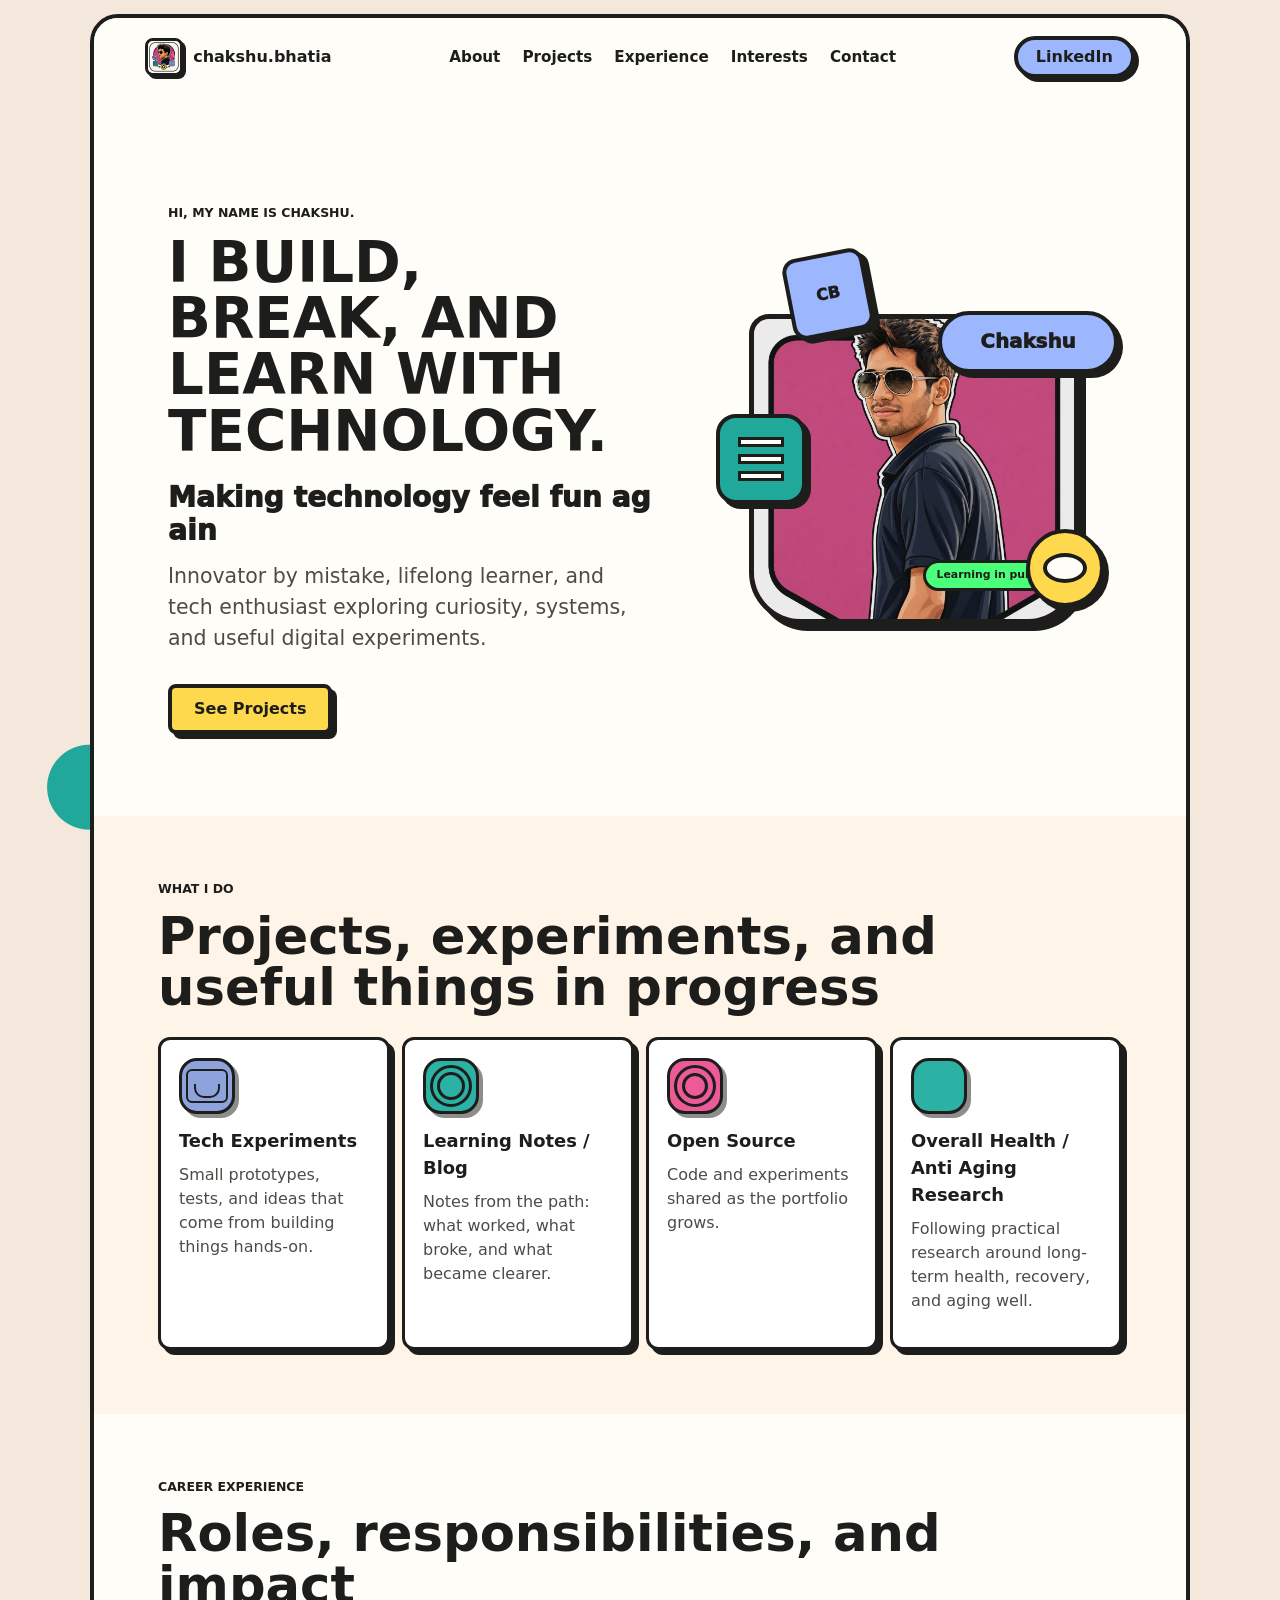
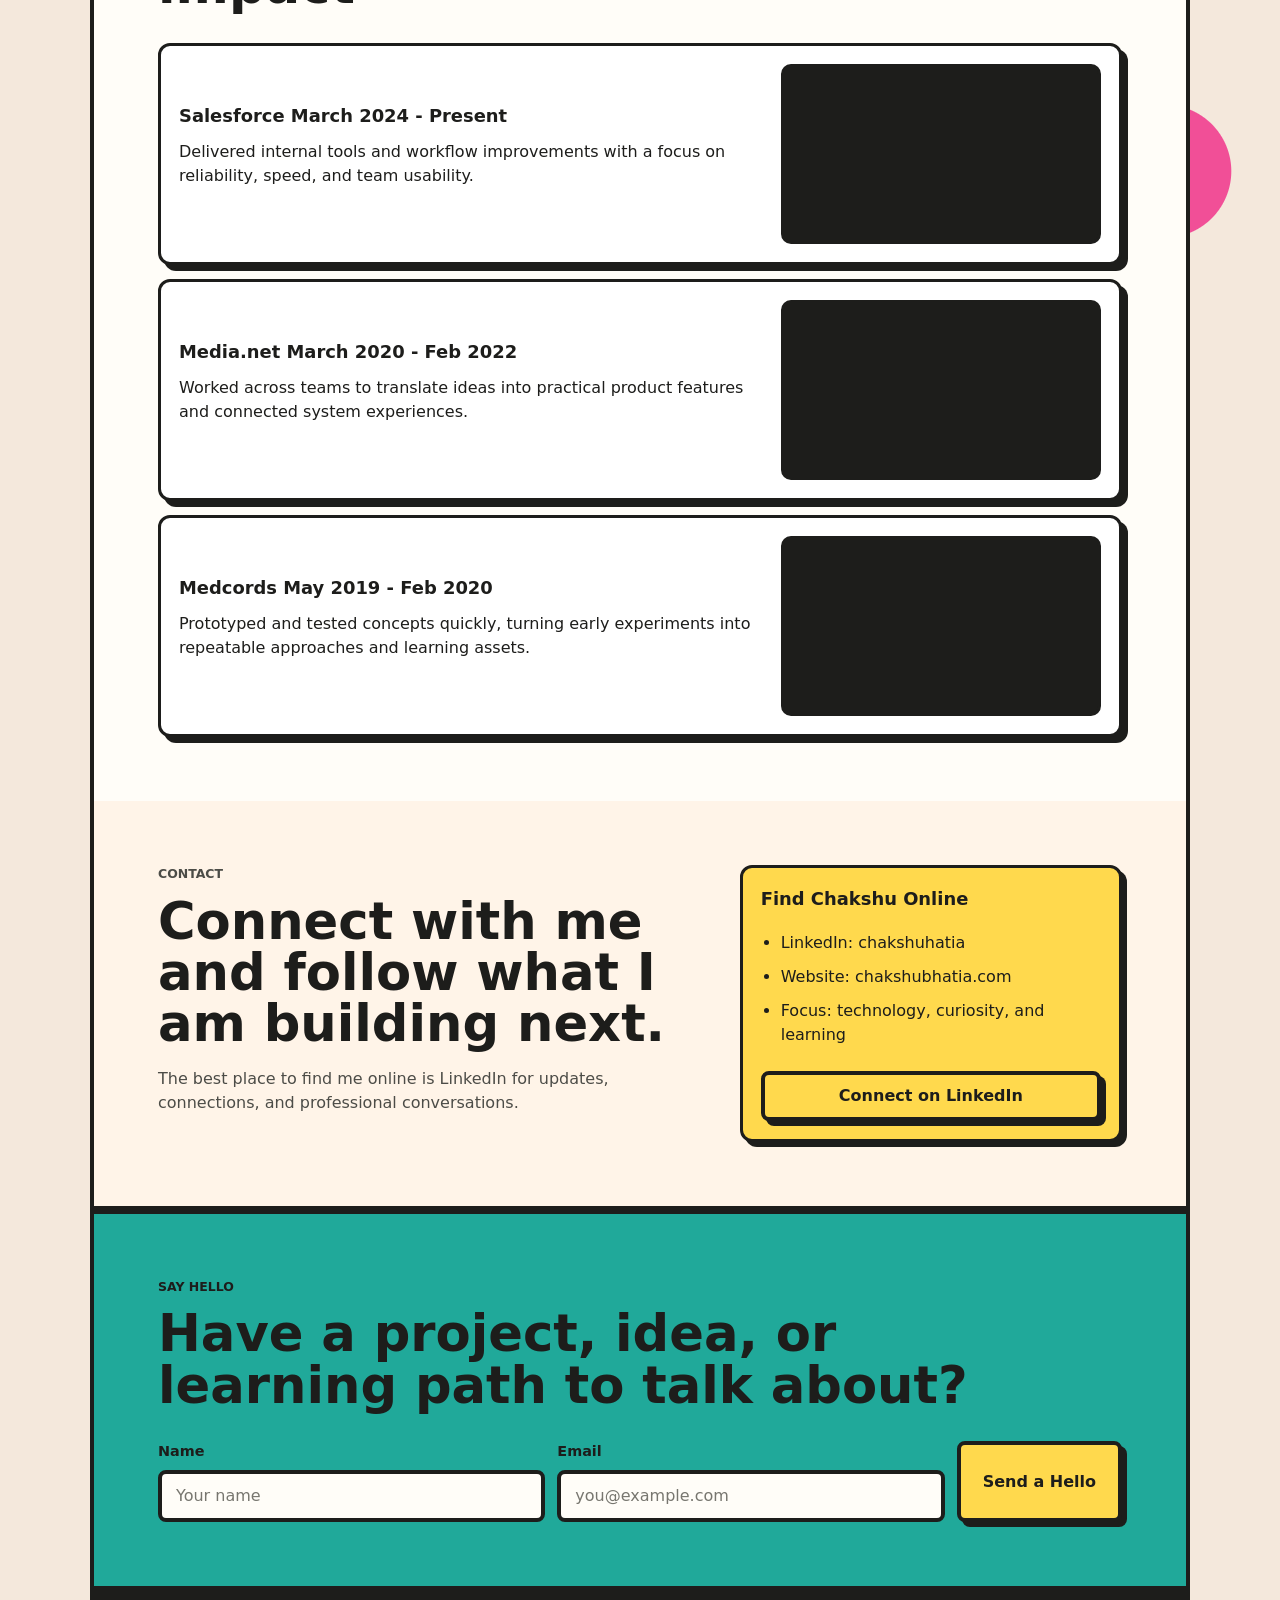
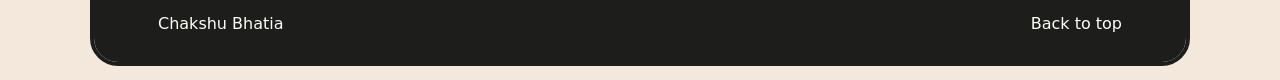
==== commit 1dd61583: "website improvement" ====
--- a/index.html
+++ b/index.html
@@ -42,7 +42,7 @@
         <div class="hero-content">
           <p class="eyebrow">Hi, my name is Chakshu.</p>
           <h1 id="hero-title">I build, break, and learn with technology.</h1>
-          <p class="hero-tagline">Making technology feel fun again.</p>
+          <p class="hero-tagline">Making technology feel fun again</p>
           <p class="hero-copy">
             Innovator by mistake, lifelong learner, and tech enthusiast exploring curiosity, systems, and
             useful digital experiments.
@@ -67,25 +67,6 @@
         </div>
       </section>
 
-      <section id="about" class="problem section-band" aria-labelledby="about-title">
-        <div class="section-inner two-column">
-          <div>
-            <p class="eyebrow">About me</p>
-            <h2 id="about-title">Curiosity is the engine. Technology is the playground.</h2>
-          </div>
-          <div class="text-stack">
-            <p>
-              I’m a passionate technologist exploring the intersection of innovation and curiosity. I love
-              building, breaking, and learning through every step of the journey.
-            </p>
-            <p>
-              This website is a home base for my experiments, projects, and the ideas I keep picking up as I
-              learn in public.
-            </p>
-          </div>
-        </div>
-      </section>
-
       <section id="projects" class="section" aria-labelledby="projects-title">
         <div class="section-inner">
           <p class="eyebrow">What I do</p>
@@ -106,30 +87,11 @@
               <h3>Open Source</h3>
               <p>Code and experiments shared as the portfolio grows.</p>
             </article>
-          </div>
-        </div>
-      </section>
-
-      <section id="interests" class="section" aria-labelledby="interests-title">
-        <div class="section-inner">
-          <p class="eyebrow">Interests</p>
-          <h2 id="interests-title">The things I keep coming back to</h2>
-          <div class="benefit-list">
-            <div>
-              <span class="interest-icon mint system-icon" aria-hidden="true"></span>
-              <strong>System Enthusiast</strong>
-              <p>Exploring how tools, workflows, and connected systems can work better together.</p>
-            </div>
-            <div>
-              <span class="interest-icon yellow health-icon" aria-hidden="true"></span>
-              <strong>Overall Health / Anti Aging Research</strong>
+            <article>
+              <span class="card-icon yellow health-icon" aria-hidden="true"></span>
+              <h3>Overall Health / Anti Aging Research</h3>
               <p>Following practical research around long-term health, recovery, and aging well.</p>
-            </div>
-            <div>
-              <span class="interest-icon pink electronics-icon" aria-hidden="true"></span>
-              <strong>Electronics and Prototyping</strong>
-              <p>Building, testing, and learning through hands-on circuits, devices, and prototypes.</p>
-            </div>
+            </article>
           </div>
         </div>
       </section>
@@ -141,7 +103,7 @@
           <div class="career-grid">
             <article class="career-card">
               <div class="career-copy">
-                <h3>Technology Associate</h3>
+                <h3><b>Salesforce</b> March 2024 - Present</h3>
                 <p>
                   Delivered internal tools and workflow improvements with a focus on reliability, speed, and team usability.
                 </p>
@@ -158,7 +120,7 @@
             </article>
             <article class="career-card">
               <div class="career-copy">
-                <h3>Product and Systems Collaborator</h3>
+                <h3>Media.net March 2020 - Feb 2022</h3>
                 <p>
                   Worked across teams to translate ideas into practical product features and connected system experiences.
                 </p>
@@ -175,7 +137,7 @@
             </article>
             <article class="career-card">
               <div class="career-copy">
-                <h3>Experiment-Driven Builder</h3>
+                <h3>Medcords May 2019 - Feb 2020</h3>
                 <p>
                   Prototyped and tested concepts quickly, turning early experiments into repeatable approaches and learning assets.
                 </p>
--- a/styles.css
+++ b/styles.css
@@ -402,17 +402,40 @@
 .section,
 .section-band,
 .final-cta {
-  padding: clamp(64px, 9vw, 118px) clamp(18px, 5vw, 72px);
+  padding: clamp(36px, 5vw, 72px) clamp(18px, 5vw, 72px);
 }
 
 .section-band {
-  background: var(--band);
   border-block: 4px solid var(--ink);
 }
 
 .section,
+.section-band,
 .final-cta {
   background: var(--canvas);
+}
+
+main > section:not(.hero):nth-of-type(even) {
+  background: var(--band);
+}
+
+main > section:not(.hero) {
+  border-top: 0;
+}
+
+#cta {
+  border-top: 4px solid var(--ink);
+  background: var(--mint);
+}
+
+#contact {
+  border-top: 0;
+  border-block-start: 0;
+}
+
+#career {
+  border-bottom: 0;
+  border-block-end: 0;
 }
 
 .section-inner {
@@ -435,9 +458,9 @@
 
 .steps-grid {
   display: grid;
-  grid-template-columns: repeat(3, minmax(0, 1fr));
-  gap: 14px;
-  margin-top: 32px;
+  grid-template-columns: repeat(4, minmax(0, 1fr));
+  gap: 12px;
+  margin-top: 24px;
 }
 
 .steps-grid article,
@@ -445,22 +468,22 @@
   border: 3px solid var(--ink);
   border-radius: 12px;
   background: var(--white);
-  padding: 24px;
-  box-shadow: 6px 6px 0 var(--ink);
+  padding: 18px;
+  box-shadow: 5px 5px 0 var(--ink);
   transition: transform 160ms ease, box-shadow 160ms ease;
 }
 
 .card-icon {
   position: relative;
   display: block;
-  width: 66px;
-  height: 54px;
-  margin-bottom: 42px;
-  border: 3px solid var(--ink);
-  border-radius: 10px;
+  width: 56px;
+  height: 56px;
+  margin-bottom: 14px;
+  border: 3px solid var(--ink);
+  border-radius: 18px;
   color: var(--ink);
   font-weight: 950;
-  box-shadow: 4px 4px 0 var(--ink);
+  box-shadow: 4px 4px 0 rgba(29, 29, 27, 0.5);
 }
 
 .circuit-icon::before,
@@ -474,68 +497,69 @@
 }
 
 .circuit-icon::before {
-  left: 13px;
-  top: 25px;
-  width: 28px;
-  height: 4px;
-  background: var(--ink);
-  box-shadow:
-    12px -13px 0 var(--ink),
-    12px 13px 0 var(--ink);
+  left: 50%;
+  top: 50%;
+  width: 38px;
+  height: 30px;
+  border: 2px solid var(--ink);
+  border-radius: 6px;
+  background: transparent;
+  transform: translate(-50%, -50%);
 }
 
 .circuit-icon::after {
-  right: 11px;
-  top: 16px;
-  width: 16px;
+  left: 50%;
+  top: 50%;
+  width: 22px;
+  height: 12px;
+  border: 2px solid var(--ink);
+  border-top: 0;
+  border-radius: 0 0 10px 10px;
+  transform: translate(-50%, -2px);
+}
+
+.pages-icon::before {
+  left: 50%;
+  top: 50%;
+  width: 36px;
+  height: 36px;
+  border: 3px solid var(--ink);
+  border-radius: 50%;
+  background: transparent;
+  transform: translate(-50%, -50%);
+}
+
+.pages-icon::after {
+  left: 50%;
+  top: 50%;
+  width: 22px;
   height: 22px;
-  background: var(--ink);
-  clip-path: polygon(44% 0, 100% 0, 66% 36%, 100% 36%, 32% 100%, 48% 52%, 0 52%);
-}
-
-.pages-icon::before {
-  left: 17px;
-  top: 11px;
-  width: 28px;
-  height: 28px;
-  border: 4px solid var(--ink);
-  border-radius: 6px;
-  background: var(--canvas);
-}
-
-.pages-icon::after {
-  left: 10px;
-  top: 18px;
-  width: 28px;
-  height: 28px;
-  border: 4px solid var(--ink);
-  border-radius: 6px;
-  background: linear-gradient(var(--ink), var(--ink)) 7px 13px / 14px 4px no-repeat var(--canvas);
+  border: 3px solid var(--ink);
+  border-radius: 50%;
+  background: transparent;
+  transform: translate(-50%, -50%);
 }
 
 .branch-icon::before {
-  left: 16px;
-  top: 12px;
-  width: 30px;
-  height: 30px;
-  border-left: 4px solid var(--ink);
-  border-bottom: 4px solid var(--ink);
-  border-radius: 0 0 0 14px;
+  left: 50%;
+  top: 50%;
+  width: 36px;
+  height: 36px;
+  border: 3px solid var(--ink);
+  border-radius: 50%;
+  background: transparent;
+  transform: translate(-50%, -50%);
 }
 
 .branch-icon::after {
-  left: 10px;
-  top: 8px;
-  width: 10px;
-  height: 10px;
-  border: 4px solid var(--ink);
+  left: 50%;
+  top: 50%;
+  width: 20px;
+  height: 20px;
+  border: 3px solid var(--ink);
   border-radius: 50%;
-  background: var(--canvas);
-  box-shadow:
-    28px 2px 0 -1px var(--canvas),
-    28px 2px 0 3px var(--ink),
-    28px 28px 0 -1px var(--canvas),
-    28px 28px 0 3px var(--ink);
+  background: transparent;
+  transform: translate(-50%, -50%);
 }
 
 .blue {
@@ -547,15 +571,15 @@
 }
 
 .pink {
-  background: var(--accent);
+  background: #8ea2db;
 }
 
 .yellow {
-  background: var(--gold);
+  background: #2bb2a5;
 }
 
 .green {
-  background: #4cff7a;
+  background: #ec5b98;
 }
 
 .purple {
@@ -571,9 +595,14 @@
 
 .benefit-list {
   display: grid;
-  grid-template-columns: repeat(3, minmax(0, 1fr));
-  gap: 18px;
-  margin-top: 32px;
+  grid-template-columns: repeat(4, minmax(0, 1fr));
+  gap: 12px;
+  margin-top: 20px;
+}
+
+.steps-grid article,
+.benefit-list div {
+  min-height: 220px;
 }
 
 .career-grid {
@@ -614,7 +643,7 @@
 }
 
 .benefit-list div {
-  padding: 20px;
+  padding: 18px;
   border: 3px solid var(--ink);
   border-radius: 12px;
   background: var(--canvas);
@@ -631,19 +660,23 @@
 
 .benefit-list strong {
   display: block;
-  margin-bottom: 8px;
-  font-size: 1.12rem;
+  margin-bottom: 6px;
+  font-size: 1.04rem;
 }
 
 .interest-icon {
   position: relative;
   display: block;
-  width: 66px;
-  height: 54px;
-  margin-bottom: 20px;
-  border: 3px solid var(--ink);
-  border-radius: 10px;
-  box-shadow: 4px 4px 0 var(--ink);
+  width: 56px;
+  height: 56px;
+  margin-bottom: 14px;
+  border: 3px solid var(--ink);
+  border-radius: 18px;
+  box-shadow: 4px 4px 0 rgba(29, 29, 27, 0.5);
+}
+
+.merged-eyebrow {
+  margin-top: 26px;
 }
 
 .mint {
@@ -657,63 +690,62 @@
 }
 
 .system-icon::before {
-  left: 9px;
-  top: 17px;
-  width: 10px;
-  height: 10px;
+  left: 50%;
+  top: 50%;
+  width: 36px;
+  height: 36px;
   border: 3px solid var(--ink);
   border-radius: 50%;
-  background: var(--canvas);
-  box-shadow:
-    18px 0 0 -1px var(--canvas),
-    18px 0 0 3px var(--ink),
-    36px 0 0 -1px var(--canvas),
-    36px 0 0 3px var(--ink);
+  background: transparent;
+  transform: translate(-50%, -50%);
 }
 
 .system-icon::after {
-  left: 17px;
-  top: 20px;
+  left: 50%;
+  top: 50%;
+  width: 20px;
+  height: 20px;
+  border: 3px solid var(--ink);
+  border-radius: 50%;
+  transform: translate(-50%, -50%);
+}
+
+.health-icon::before {
+  left: 50%;
+  top: 50%;
+  width: 4px;
+  height: 30px;
+  background: var(--ink);
+  transform: translate(-50%, -50%);
+}
+
+.health-icon::after {
+  left: 50%;
+  top: 50%;
   width: 30px;
+  height: 4px;
+  background: var(--ink);
+  transform: translate(-50%, -50%);
+}
+
+.electronics-icon::before {
+  left: 50%;
+  top: 50%;
+  width: 20px;
+  height: 20px;
+  border: 3px solid var(--ink);
+  border-radius: 50%;
+  background: transparent;
+  transform: translate(-65%, -50%);
+}
+
+.electronics-icon::after {
+  left: 50%;
+  top: 50%;
+  width: 14px;
   height: 3px;
   background: var(--ink);
-}
-
-.health-icon::before {
-  left: 28px;
-  top: 12px;
-  width: 8px;
-  height: 28px;
-  background: var(--ink);
-}
-
-.health-icon::after {
-  left: 18px;
-  top: 22px;
-  width: 28px;
-  height: 8px;
-  background: var(--ink);
-}
-
-.electronics-icon::before {
-  left: 10px;
-  top: 14px;
-  width: 22px;
-  height: 22px;
-  border: 3px solid var(--ink);
-  border-radius: 4px;
-  background: var(--canvas);
-}
-
-.electronics-icon::after {
-  right: 8px;
-  top: 23px;
-  width: 18px;
-  height: 3px;
-  background: var(--ink);
-  box-shadow:
-    -8px -10px 0 var(--ink),
-    -8px 10px 0 var(--ink);
+  transform: translate(2px, -50%) rotate(-32deg);
 }
 
 .metrics {
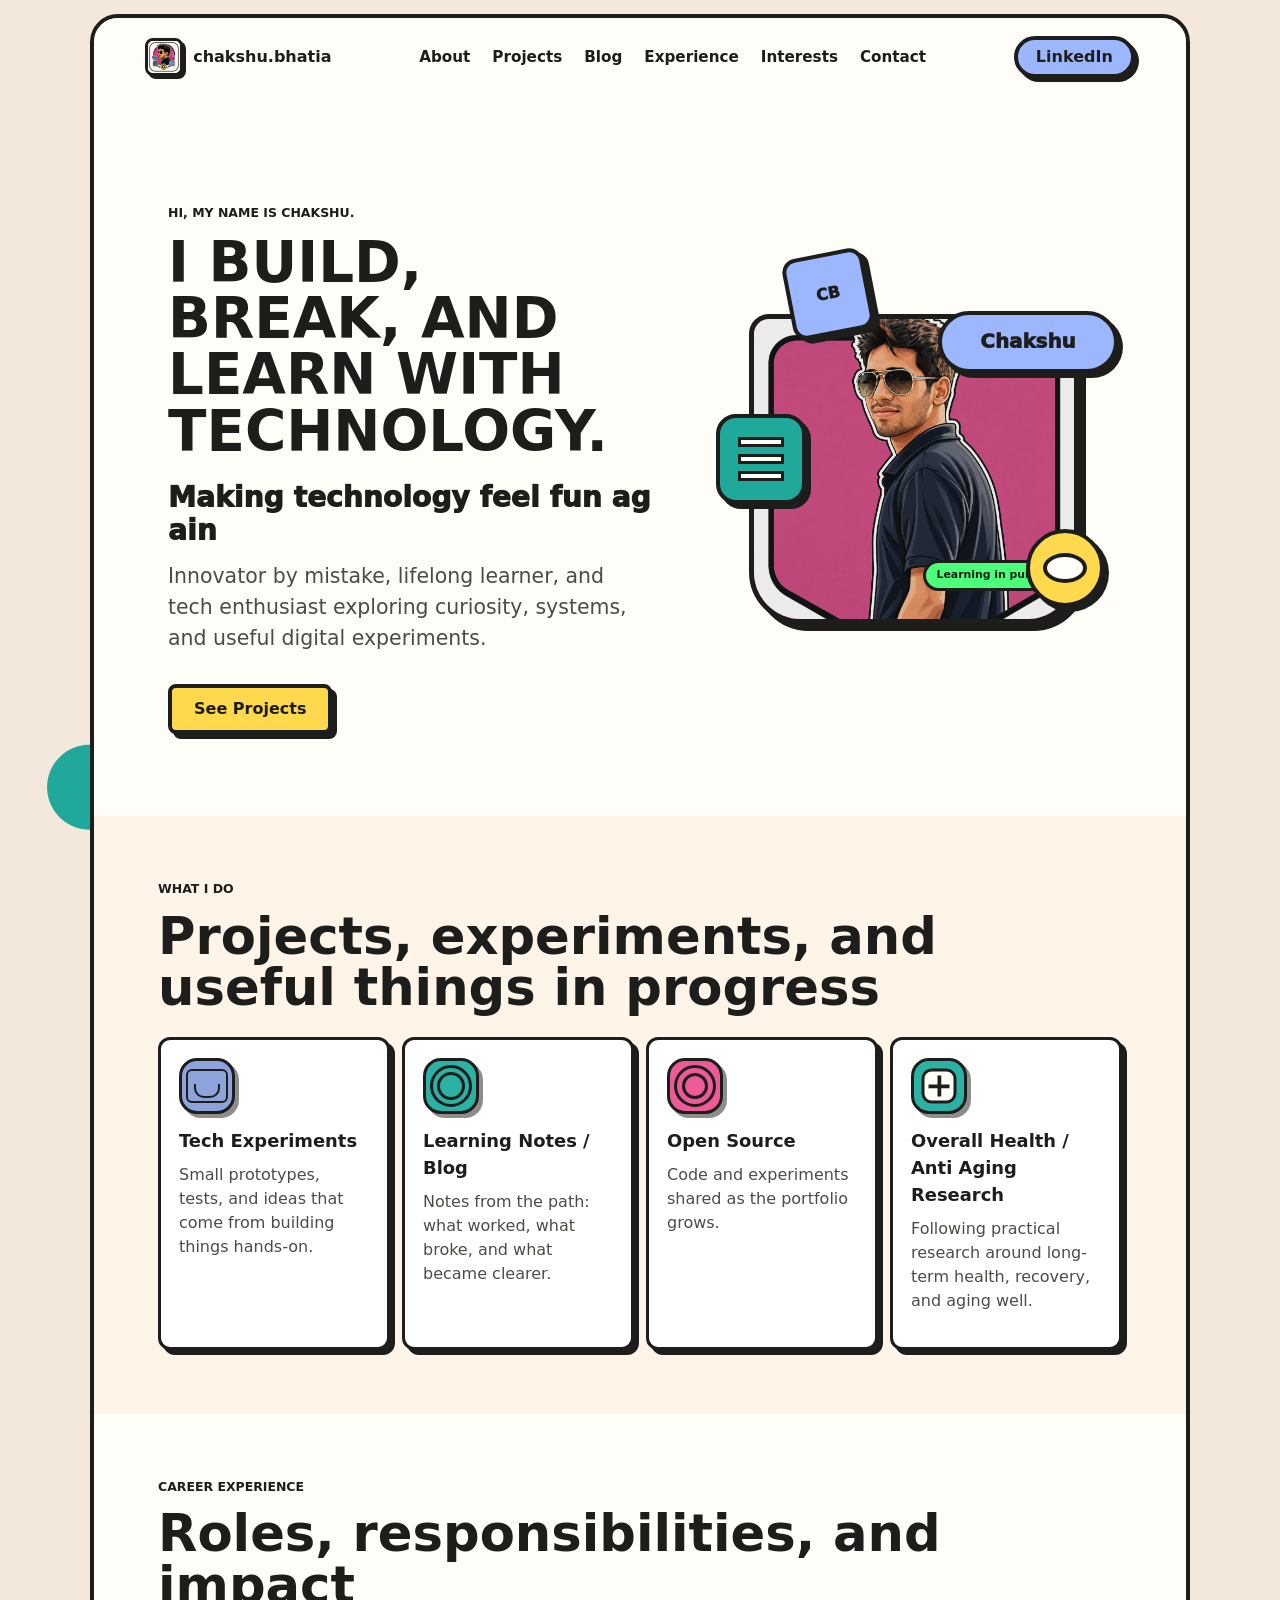
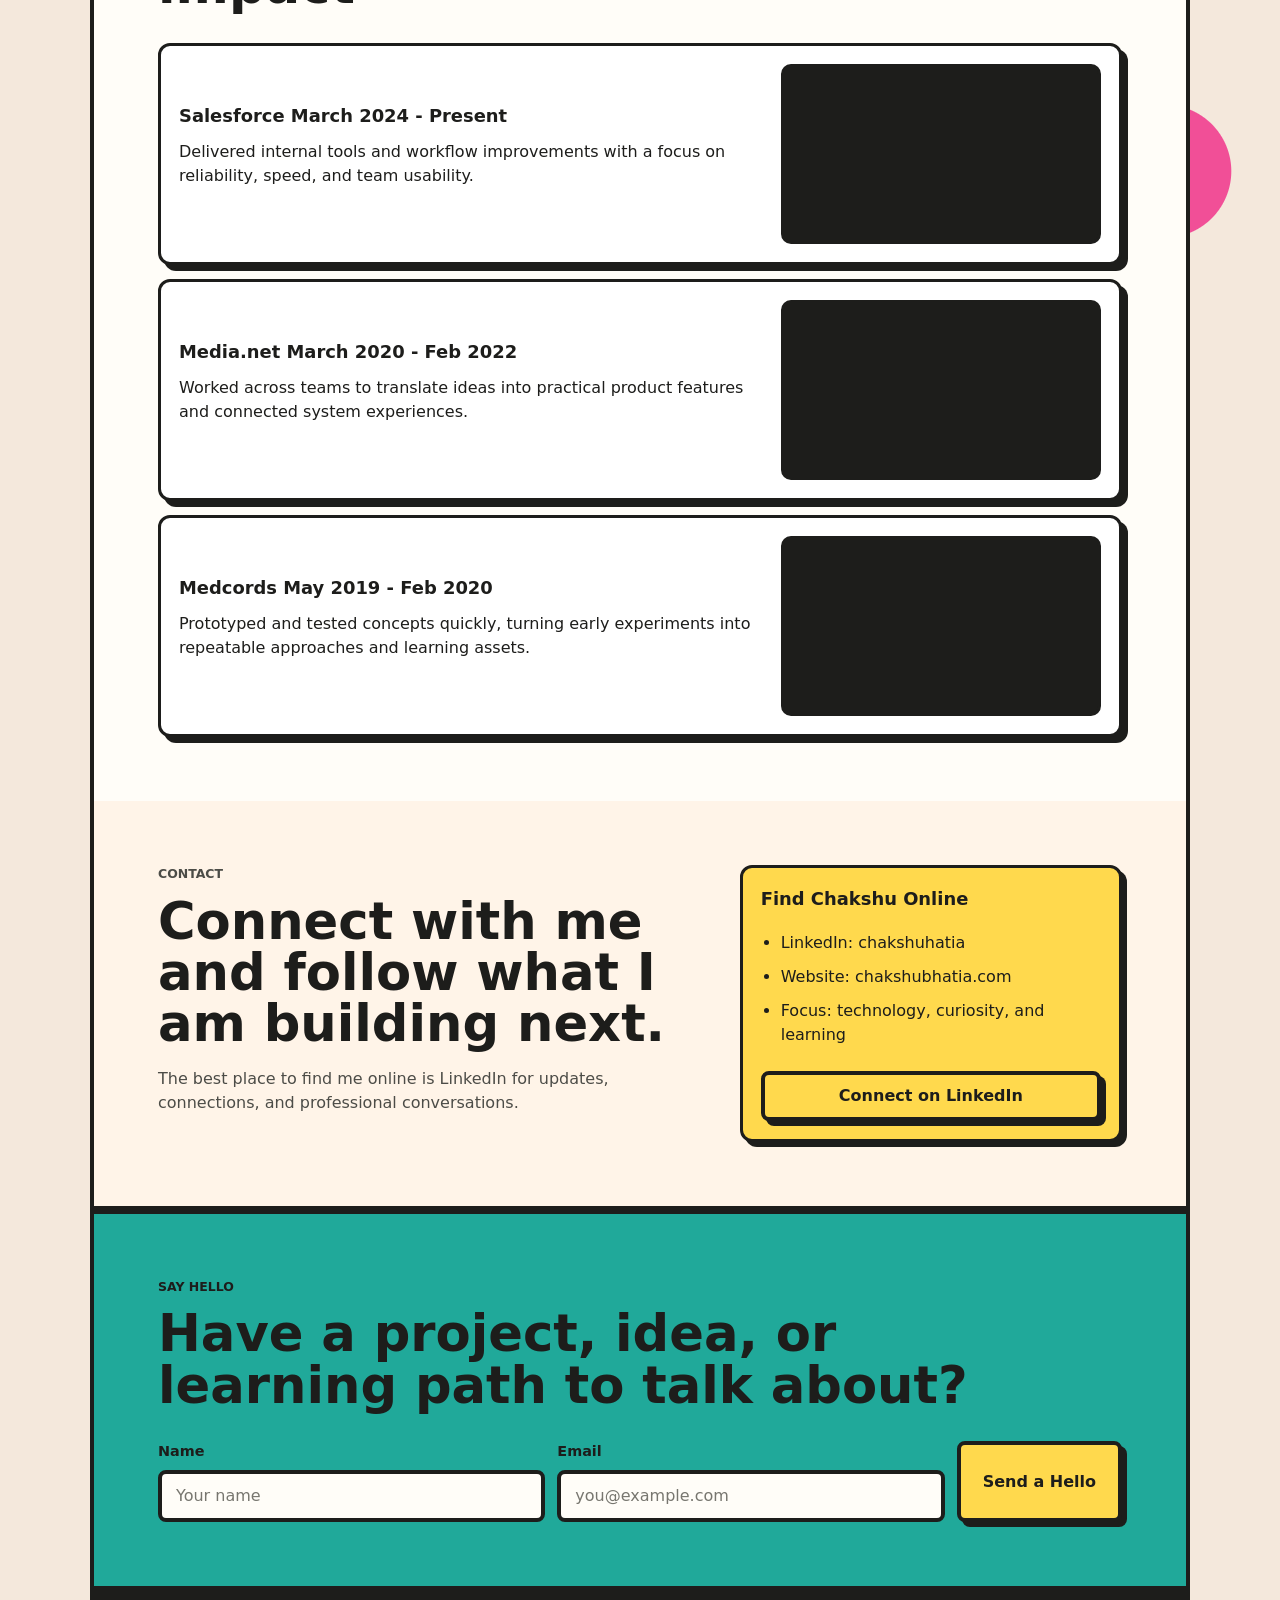
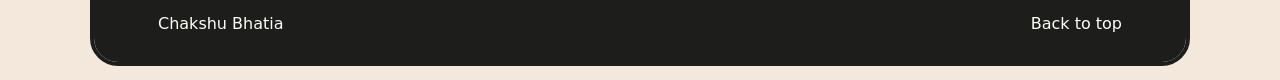
==== commit 06ccb5a6: "adding the blog page" ====
--- a/index.html
+++ b/index.html
@@ -30,6 +30,7 @@
         <nav class="nav-links" aria-label="Page sections">
           <a href="#about">About</a>
           <a href="#projects">Projects</a>
+          <a href="blog.html">Blog</a>
           <a href="#career">Experience</a>
           <a href="#interests">Interests</a>
           <a href="#contact">Contact</a>
@@ -73,24 +74,32 @@
           <h2 id="projects-title">Projects, experiments, and useful things in progress</h2>
           <div class="steps-grid">
             <article>
-              <span class="card-icon pink circuit-icon" aria-hidden="true"></span>
-              <h3>Tech Experiments</h3>
-              <p>Small prototypes, tests, and ideas that come from building things hands-on.</p>
-            </article>
-            <article>
-              <span class="card-icon yellow pages-icon" aria-hidden="true"></span>
-              <h3>Learning Notes / Blog</h3>
-              <p>Notes from the path: what worked, what broke, and what became clearer.</p>
-            </article>
-            <article>
-              <span class="card-icon green branch-icon" aria-hidden="true"></span>
-              <h3>Open Source</h3>
-              <p>Code and experiments shared as the portfolio grows.</p>
-            </article>
-            <article>
-              <span class="card-icon yellow health-icon" aria-hidden="true"></span>
-              <h3>Overall Health / Anti Aging Research</h3>
-              <p>Following practical research around long-term health, recovery, and aging well.</p>
+              <a class="tile-link" href="blog.html?tag=tech-experiments">
+                <span class="card-icon pink circuit-icon" aria-hidden="true"></span>
+                <h3>Tech Experiments</h3>
+                <p>Small prototypes, tests, and ideas that come from building things hands-on.</p>
+              </a>
+            </article>
+            <article>
+              <a class="tile-link" href="blog.html?tag=learning-notes">
+                <span class="card-icon yellow pages-icon" aria-hidden="true"></span>
+                <h3>Learning Notes / Blog</h3>
+                <p>Notes from the path: what worked, what broke, and what became clearer.</p>
+              </a>
+            </article>
+            <article>
+              <a class="tile-link" href="blog.html?tag=open-source">
+                <span class="card-icon green branch-icon" aria-hidden="true"></span>
+                <h3>Open Source</h3>
+                <p>Code and experiments shared as the portfolio grows.</p>
+              </a>
+            </article>
+            <article>
+              <a class="tile-link" href="blog.html?tag=health-research">
+                <span class="card-icon yellow health-icon" aria-hidden="true"></span>
+                <h3>Overall Health / Anti Aging Research</h3>
+                <p>Following practical research around long-term health, recovery, and aging well.</p>
+              </a>
             </article>
           </div>
         </div>
--- a/styles.css
+++ b/styles.css
@@ -473,6 +473,18 @@
   transition: transform 160ms ease, box-shadow 160ms ease;
 }
 
+.tile-link {
+  display: block;
+  height: 100%;
+  color: inherit;
+}
+
+.tile-link:focus-visible {
+  outline: 3px solid var(--ink);
+  outline-offset: 4px;
+  border-radius: 8px;
+}
+
 .card-icon {
   position: relative;
   display: block;
@@ -711,20 +723,28 @@
 }
 
 .health-icon::before {
-  left: 50%;
-  top: 50%;
-  width: 4px;
-  height: 30px;
-  background: var(--ink);
+  content: "";
+  position: absolute;
+  left: 50%;
+  top: 50%;
+  width: 58%;
+  height: 58%;
+  border: 3px solid var(--ink);
+  border-radius: 10px;
+  background: var(--canvas);
   transform: translate(-50%, -50%);
 }
 
 .health-icon::after {
-  left: 50%;
-  top: 50%;
-  width: 30px;
-  height: 4px;
-  background: var(--ink);
+  content: "";
+  position: absolute;
+  left: 50%;
+  top: 50%;
+  width: 42%;
+  height: 42%;
+  background:
+    linear-gradient(var(--ink), var(--ink)) center / 18% 100% no-repeat,
+    linear-gradient(var(--ink), var(--ink)) center / 100% 18% no-repeat;
   transform: translate(-50%, -50%);
 }
 
@@ -939,3 +959,96 @@
     flex-direction: column;
   }
 }
+
+.blog-hero {
+  min-height: auto;
+  padding-top: clamp(44px, 6vw, 78px);
+  padding-bottom: clamp(28px, 4vw, 54px);
+}
+
+.blog-grid {
+  display: grid;
+  grid-template-columns: repeat(3, minmax(0, 1fr));
+  gap: 16px;
+  margin-top: 28px;
+}
+
+.blog-filter {
+  display: inline-flex;
+  flex-direction: column;
+  gap: 8px;
+  margin-bottom: 16px;
+}
+
+.blog-filter label {
+  font-size: 0.82rem;
+  font-weight: 900;
+  text-transform: uppercase;
+}
+
+.blog-filter select {
+  min-height: 46px;
+  min-width: 220px;
+  border: 3px solid var(--ink);
+  border-radius: 10px;
+  padding: 0 14px;
+  background: var(--white);
+  color: var(--ink);
+  font: inherit;
+  font-weight: 850;
+  box-shadow: 4px 4px 0 var(--ink);
+  cursor: pointer;
+}
+
+.blog-card {
+  border: 3px solid var(--ink);
+  border-radius: 12px;
+  background: var(--white);
+  padding: 20px;
+  box-shadow: 6px 6px 0 var(--ink);
+  transition: transform 160ms ease, box-shadow 160ms ease;
+}
+
+.blog-card:hover,
+.blog-card:focus-within {
+  transform: translateY(-2px);
+}
+
+.blog-meta {
+  margin-bottom: 10px;
+  color: var(--muted);
+  font-size: 0.82rem;
+  font-weight: 900;
+  text-transform: uppercase;
+}
+
+.blog-pagination {
+  display: flex;
+  align-items: center;
+  justify-content: center;
+  gap: 12px;
+  margin-top: 26px;
+}
+
+.blog-page-info {
+  min-width: 120px;
+  text-align: center;
+  font-weight: 850;
+}
+
+.blog-pagination .button {
+  min-height: 44px;
+  padding-inline: 18px;
+}
+
+.blog-pagination .button:disabled {
+  opacity: 0.45;
+  cursor: not-allowed;
+  transform: none;
+}
+
+@media (max-width: 880px) {
+  .blog-grid {
+    grid-template-columns: 1fr;
+  }
+}
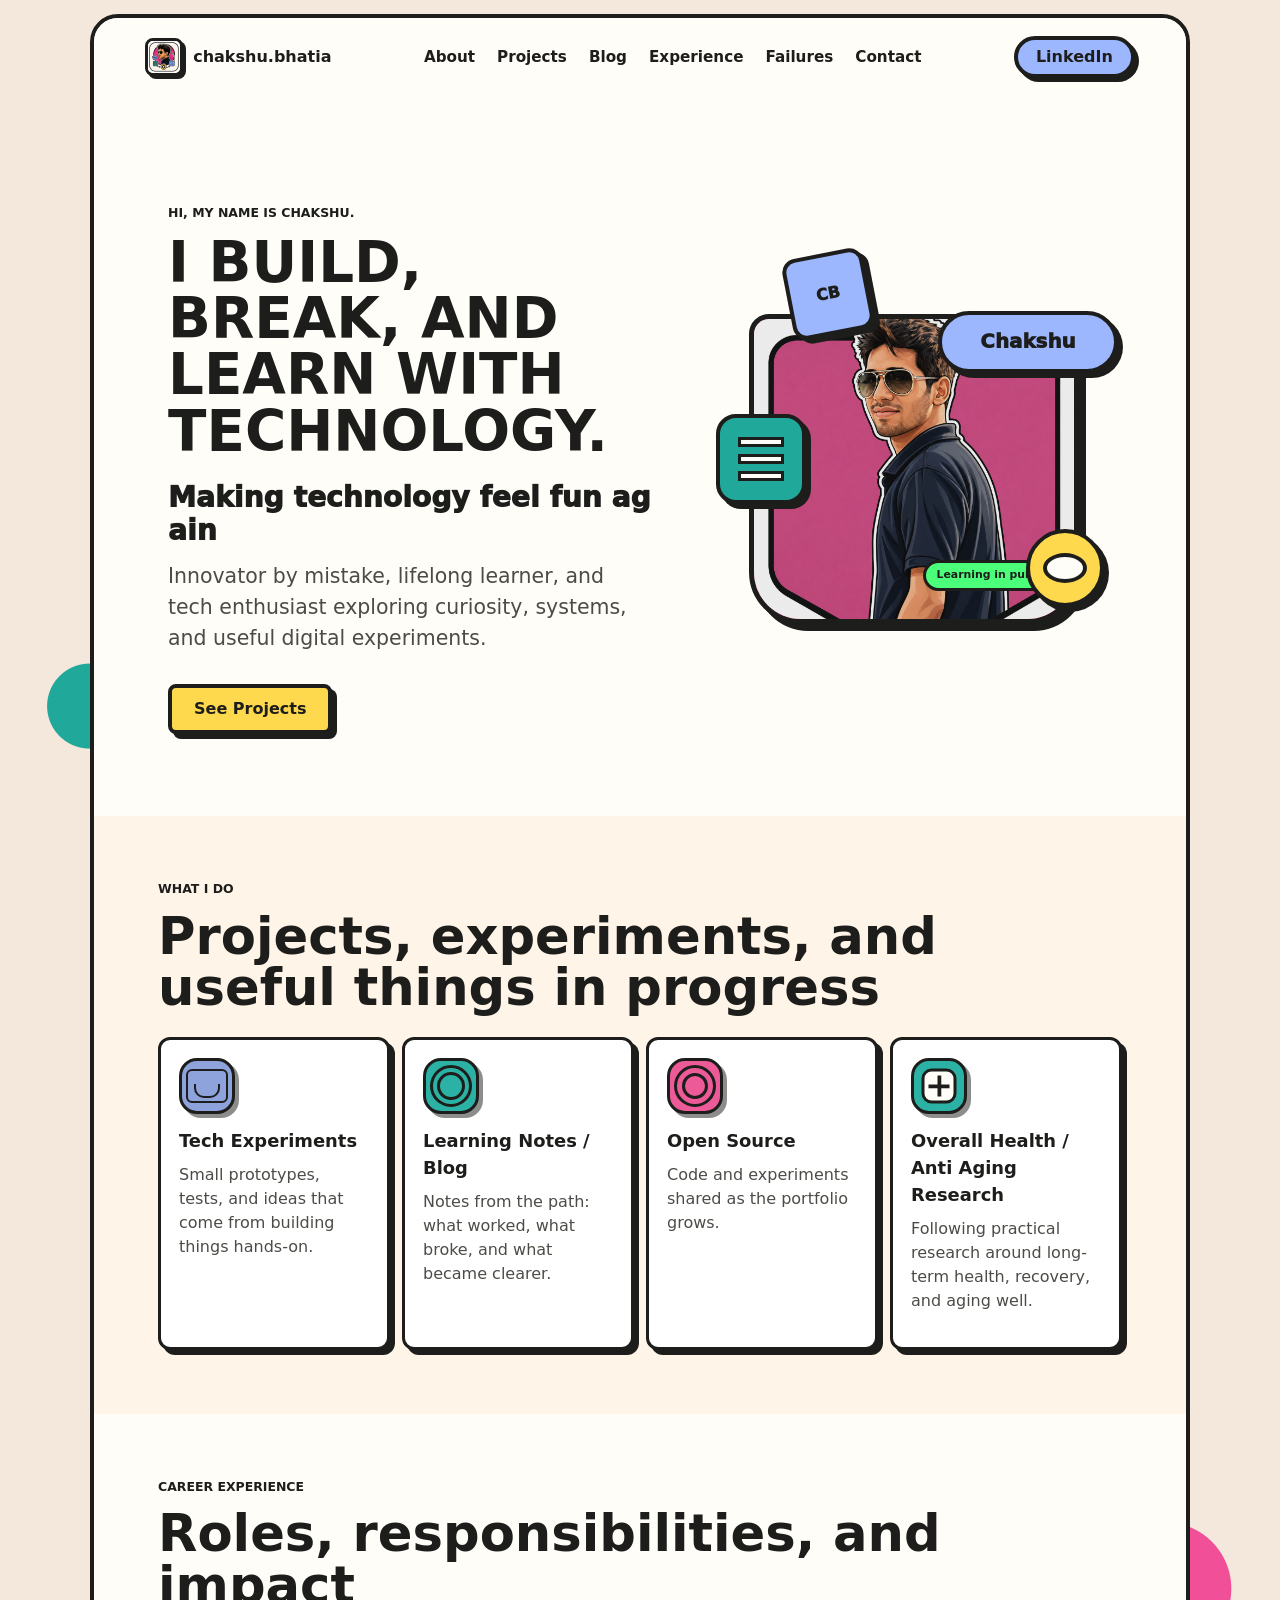
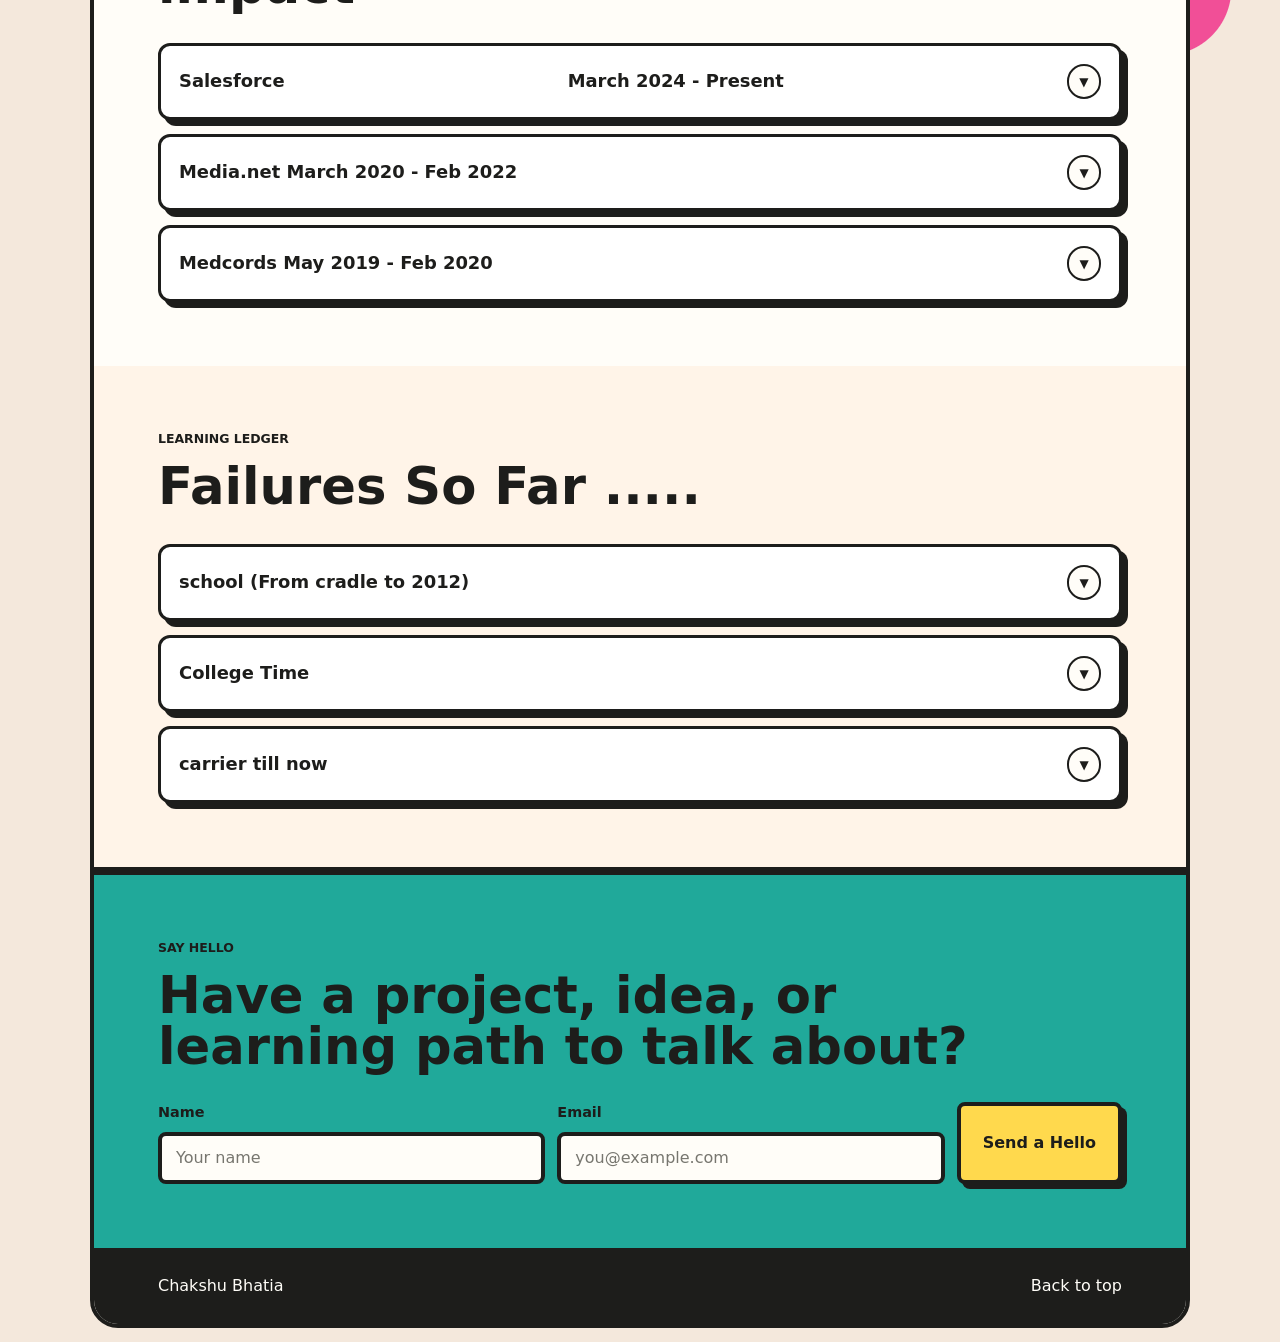
==== commit f344b31f: "adding new sections" ====
--- a/index.html
+++ b/index.html
@@ -32,7 +32,7 @@
           <a href="#projects">Projects</a>
           <a href="blog.html">Blog</a>
           <a href="#career">Experience</a>
-          <a href="#interests">Interests</a>
+          <a href="#failures">Failures</a>
           <a href="#contact">Contact</a>
         </nav>
         <a class="header-cta" href="https://linkedin.com/in/chakshuhatia" target="_blank" rel="noreferrer">LinkedIn</a>
@@ -110,79 +110,135 @@
           <p class="eyebrow">Career Experience</p>
           <h2 id="career-title">Roles, responsibilities, and impact</h2>
           <div class="career-grid">
-            <article class="career-card">
-              <div class="career-copy">
+            <details class="career-card">
+              <summary class="career-summary">
                 <h3><b>Salesforce</b> March 2024 - Present</h3>
-                <p>
-                  Delivered internal tools and workflow improvements with a focus on reliability, speed, and team usability.
-                </p>
-              </div>
-              <div class="career-video">
-                <iframe
-                  src="https://www.youtube.com/embed/ysz5S6PUM-U"
-                  title="Technology Associate experience video"
-                  allow="accelerometer; autoplay; clipboard-write; encrypted-media; gyroscope; picture-in-picture; web-share"
-                  referrerpolicy="strict-origin-when-cross-origin"
-                  allowfullscreen
-                ></iframe>
-              </div>
-            </article>
-            <article class="career-card">
-              <div class="career-copy">
+              </summary>
+              <div class="career-content">
+                <div class="career-copy">
+                  <ul>
+                    <li>Delivered internal tools and workflow improvements with a focus on reliability, speed, and team usability.</li>
+                    <li>Collaborated across teams to reduce operational friction and improve delivery quality.</li>
+                    <li>Improved developer and stakeholder workflows through practical automation and system refinements.</li>
+                  </ul>
+                </div>
+                <div class="career-video-wrap">
+                  <p class="career-video-title">Detailed Explanation</p>
+                  <div class="career-video">
+                    <iframe
+                      src="https://www.youtube.com/embed/ysz5S6PUM-U"
+                      title="Technology Associate experience video"
+                      allow="accelerometer; autoplay; clipboard-write; encrypted-media; gyroscope; picture-in-picture; web-share"
+                      referrerpolicy="strict-origin-when-cross-origin"
+                      allowfullscreen
+                    ></iframe>
+                  </div>
+                </div>
+              </div>
+            </details>
+            <details class="career-card">
+              <summary class="career-summary">
                 <h3>Media.net March 2020 - Feb 2022</h3>
-                <p>
-                  Worked across teams to translate ideas into practical product features and connected system experiences.
-                </p>
-              </div>
-              <div class="career-video">
-                <iframe
-                  src="https://www.youtube.com/embed/jNQXAC9IVRw"
-                  title="Product and Systems Collaborator experience video"
-                  allow="accelerometer; autoplay; clipboard-write; encrypted-media; gyroscope; picture-in-picture; web-share"
-                  referrerpolicy="strict-origin-when-cross-origin"
-                  allowfullscreen
-                ></iframe>
-              </div>
-            </article>
-            <article class="career-card">
-              <div class="career-copy">
+              </summary>
+              <div class="career-content">
+                <div class="career-copy">
+                  <ul>
+                    <li>Worked across teams to translate ideas into practical product features and connected system experiences.</li>
+                    <li>Helped define and ship product behavior by aligning technical implementation with user needs.</li>
+                    <li>Contributed to stable, reusable patterns that improved team execution speed.</li>
+                  </ul>
+                </div>
+                <div class="career-video-wrap">
+                  <p class="career-video-title">Detailed Explanation</p>
+                  <div class="career-video">
+                    <iframe
+                      src="https://www.youtube.com/embed/jNQXAC9IVRw"
+                      title="Product and Systems Collaborator experience video"
+                      allow="accelerometer; autoplay; clipboard-write; encrypted-media; gyroscope; picture-in-picture; web-share"
+                      referrerpolicy="strict-origin-when-cross-origin"
+                      allowfullscreen
+                    ></iframe>
+                  </div>
+                </div>
+              </div>
+            </details>
+            <details class="career-card">
+              <summary class="career-summary">
                 <h3>Medcords May 2019 - Feb 2020</h3>
-                <p>
-                  Prototyped and tested concepts quickly, turning early experiments into repeatable approaches and learning assets.
-                </p>
-              </div>
-              <div class="career-video">
-                <iframe
-                  src="https://www.youtube.com/embed/M7lc1UVf-VE"
-                  title="Experiment-Driven Builder experience video"
-                  allow="accelerometer; autoplay; clipboard-write; encrypted-media; gyroscope; picture-in-picture; web-share"
-                  referrerpolicy="strict-origin-when-cross-origin"
-                  allowfullscreen
-                ></iframe>
-              </div>
-            </article>
-          </div>
-        </div>
-      </section>
-
-      <section id="contact" class="section-band offer" aria-labelledby="contact-title">
-        <div class="section-inner offer-layout">
-          <div>
-            <p class="eyebrow">Contact</p>
-            <h2 id="contact-title">Connect with me and follow what I am building next.</h2>
-            <p>
-              The best place to find me online is LinkedIn for updates, connections, and
-              professional conversations.
-            </p>
-          </div>
-          <div class="offer-card">
-            <h3>Find Chakshu Online</h3>
-            <ul>
-              <li>LinkedIn: chakshuhatia</li>
-              <li>Website: chakshubhatia.com</li>
-              <li>Focus: technology, curiosity, and learning</li>
-            </ul>
-            <a class="button primary full" href="https://linkedin.com/in/chakshuhatia" target="_blank" rel="noreferrer">Connect on LinkedIn</a>
+              </summary>
+              <div class="career-content">
+                <div class="career-copy">
+                  <ul>
+                    <li>Prototyped and tested concepts quickly, turning early experiments into repeatable approaches and learning assets.</li>
+                    <li>Validated solutions with rapid iteration and focused problem decomposition.</li>
+                    <li>Converted exploratory work into practical building blocks for future delivery.</li>
+                  </ul>
+                </div>
+                <div class="career-video-wrap">
+                  <p class="career-video-title">Detailed Explanation</p>
+                  <div class="career-video">
+                    <iframe
+                      src="https://www.youtube.com/embed/M7lc1UVf-VE"
+                      title="Experiment-Driven Builder experience video"
+                      allow="accelerometer; autoplay; clipboard-write; encrypted-media; gyroscope; picture-in-picture; web-share"
+                      referrerpolicy="strict-origin-when-cross-origin"
+                      allowfullscreen
+                    ></iframe>
+                  </div>
+                </div>
+              </div>
+            </details>
+          </div>
+        </div>
+      </section>
+
+      <section id="failures" class="section-band" aria-labelledby="failures-title">
+        <div class="section-inner">
+          <p class="eyebrow">Learning Ledger</p>
+          <h2 id="failures-title">Failures So Far .....</h2>
+          <div class="career-grid">
+            <details class="career-card">
+              <summary class="career-summary">
+                <h3>school (From cradle to 2012)</h3>
+              </summary>
+              <div class="career-content">
+                <div class="career-copy">
+                  <ul>
+                    <li>Built features fast and discovered key assumptions were wrong after release.</li>
+                    <li>Learned to run smaller user checks before committing to full implementation.</li>
+                    <li>Now I use tighter feedback loops and staged rollouts.</li>
+                  </ul>
+                </div>
+              </div>
+            </details>
+            <details class="career-card">
+              <summary class="career-summary">
+                <h3>College Time</h3>
+              </summary>
+              <div class="career-content">
+                <div class="career-copy">
+                  <ul>
+                    <li>Spent too much time designing ideal architecture before proving core value.</li>
+                    <li>Learned to start with the minimum useful version and evolve from real usage.</li>
+                    <li>Now I prioritize clarity and outcomes over premature abstraction.</li>
+                  </ul>
+                </div>
+              </div>
+            </details>
+            <details class="career-card">
+              <summary class="career-summary">
+                <h3>carrier till now</h3>
+              </summary>
+              <div class="career-content">
+                <div class="career-copy">
+                  <ul>
+                    <li>Delayed delivery by not asking for feedback early from teammates.</li>
+                    <li>Learned that faster collaboration usually beats isolated perfection.</li>
+                    <li>Now I share drafts sooner and iterate in public with the team.</li>
+                  </ul>
+                </div>
+              </div>
+            </details>
           </div>
         </div>
       </section>
--- a/styles.css
+++ b/styles.css
@@ -624,15 +624,81 @@
 }
 
 .career-card {
+  border: 3px solid var(--ink);
+  border-radius: 12px;
+  background: var(--white);
+  box-shadow: 6px 6px 0 var(--ink);
+  overflow: hidden;
+  transition: transform 160ms ease;
+}
+
+.career-card:hover,
+.career-card:focus-within {
+  transform: translateY(-2px);
+}
+
+.career-summary {
+  list-style: none;
+  cursor: pointer;
+  padding: 18px;
+}
+
+.career-summary::-webkit-details-marker {
+  display: none;
+}
+
+.career-summary h3 {
+  margin: 0;
+  display: flex;
+  align-items: center;
+  justify-content: space-between;
+  gap: 12px;
+}
+
+.career-summary h3::after {
+  content: "▼";
+  width: 30px;
+  height: 30px;
+  min-width: 30px;
+  border: 2px solid var(--ink);
+  border-radius: 999px;
+  display: inline-flex;
+  align-items: center;
+  justify-content: center;
+  font-size: 0.75rem;
+  line-height: 1;
+  padding-top: 1px;
+  background: var(--canvas);
+}
+
+.career-card[open] .career-summary h3::after {
+  content: "▲";
+}
+
+.career-content {
   display: grid;
   grid-template-columns: minmax(0, 1fr) minmax(240px, 320px);
   gap: 18px;
-  border: 3px solid var(--ink);
-  border-radius: 12px;
-  background: var(--white);
-  padding: 18px;
-  box-shadow: 6px 6px 0 var(--ink);
-  align-items: center;
+  padding: 0 18px 18px;
+  align-items: start;
+}
+
+.career-copy ul {
+  margin: 0;
+  padding-left: 20px;
+}
+
+.career-video-wrap {
+  width: 100%;
+}
+
+.career-video-title {
+  margin: 0 0 8px;
+  font-size: 0.95rem;
+  font-weight: 700;
+  color: var(--muted);
+  text-transform: uppercase;
+  letter-spacing: 0.03em;
 }
 
 .career-video {
@@ -887,7 +953,7 @@
     grid-template-columns: 1fr;
   }
 
-  .career-card {
+  .career-content {
     grid-template-columns: 1fr;
   }
 
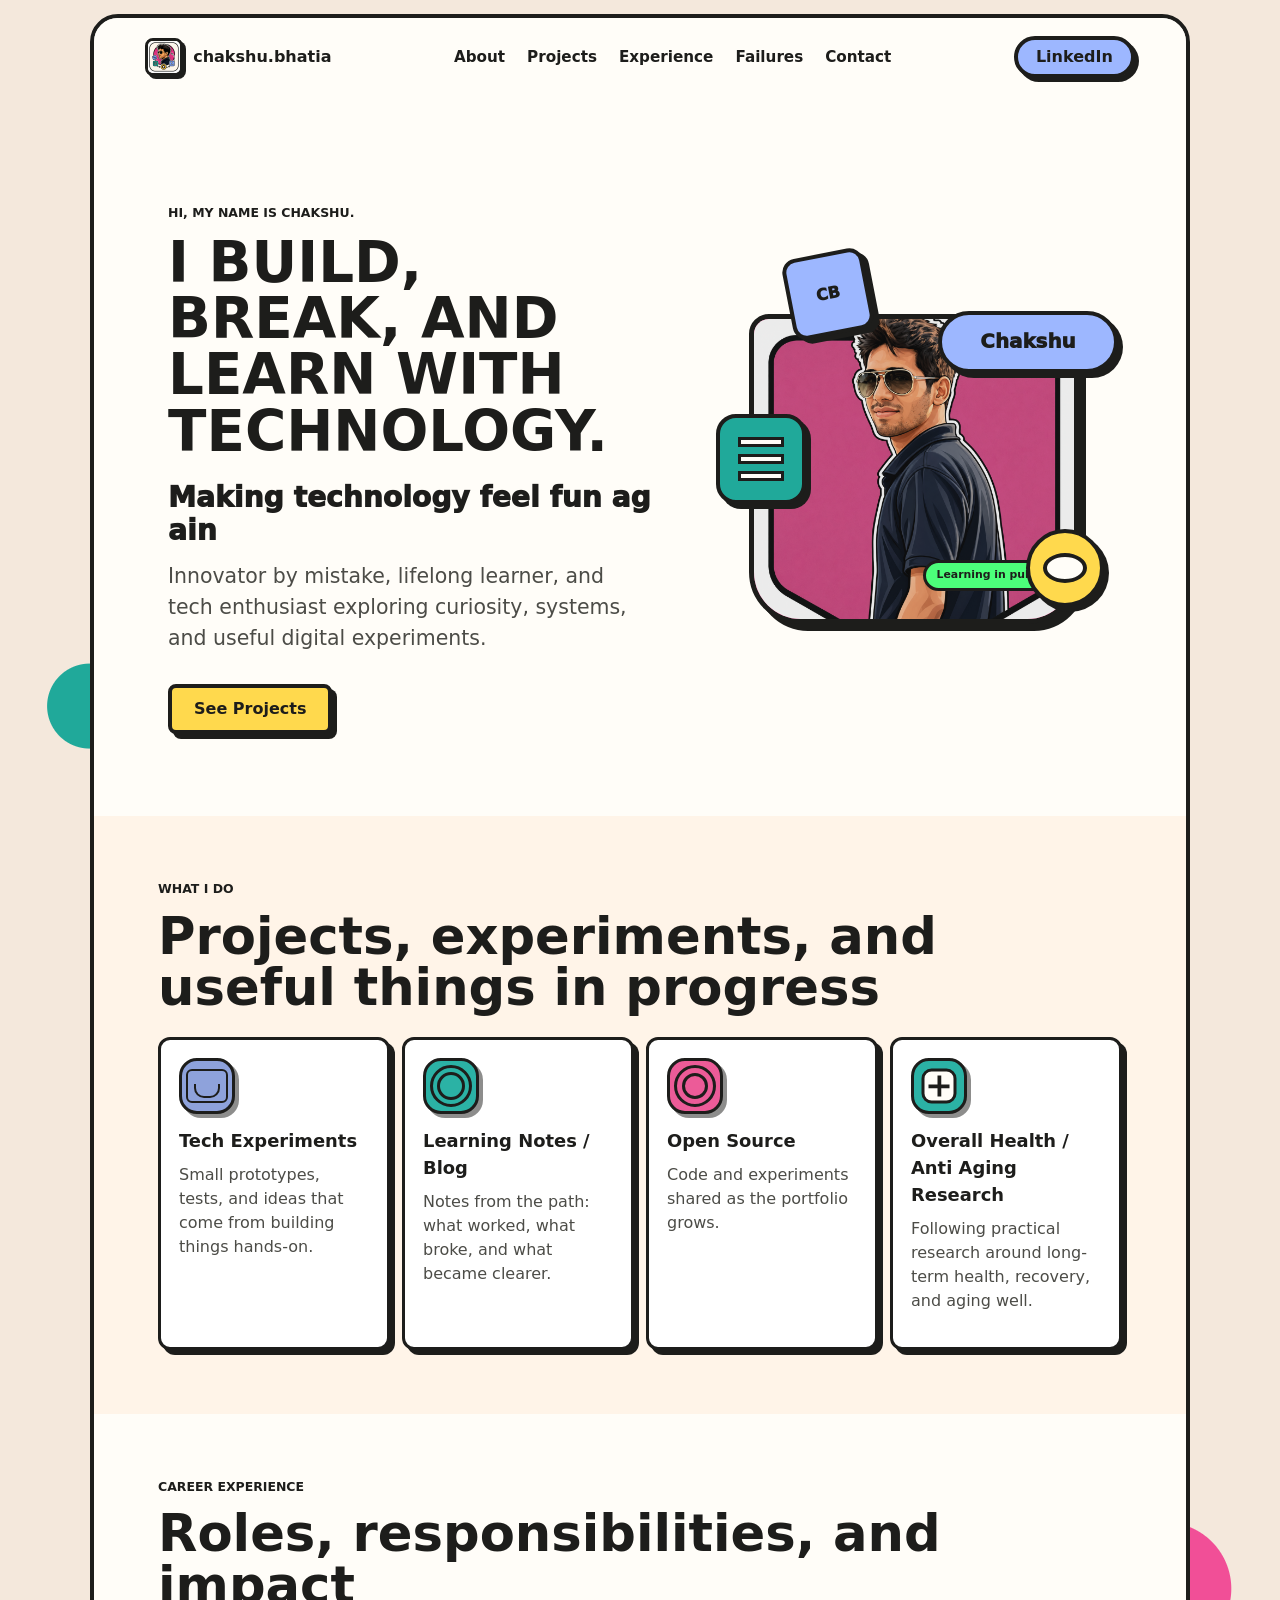
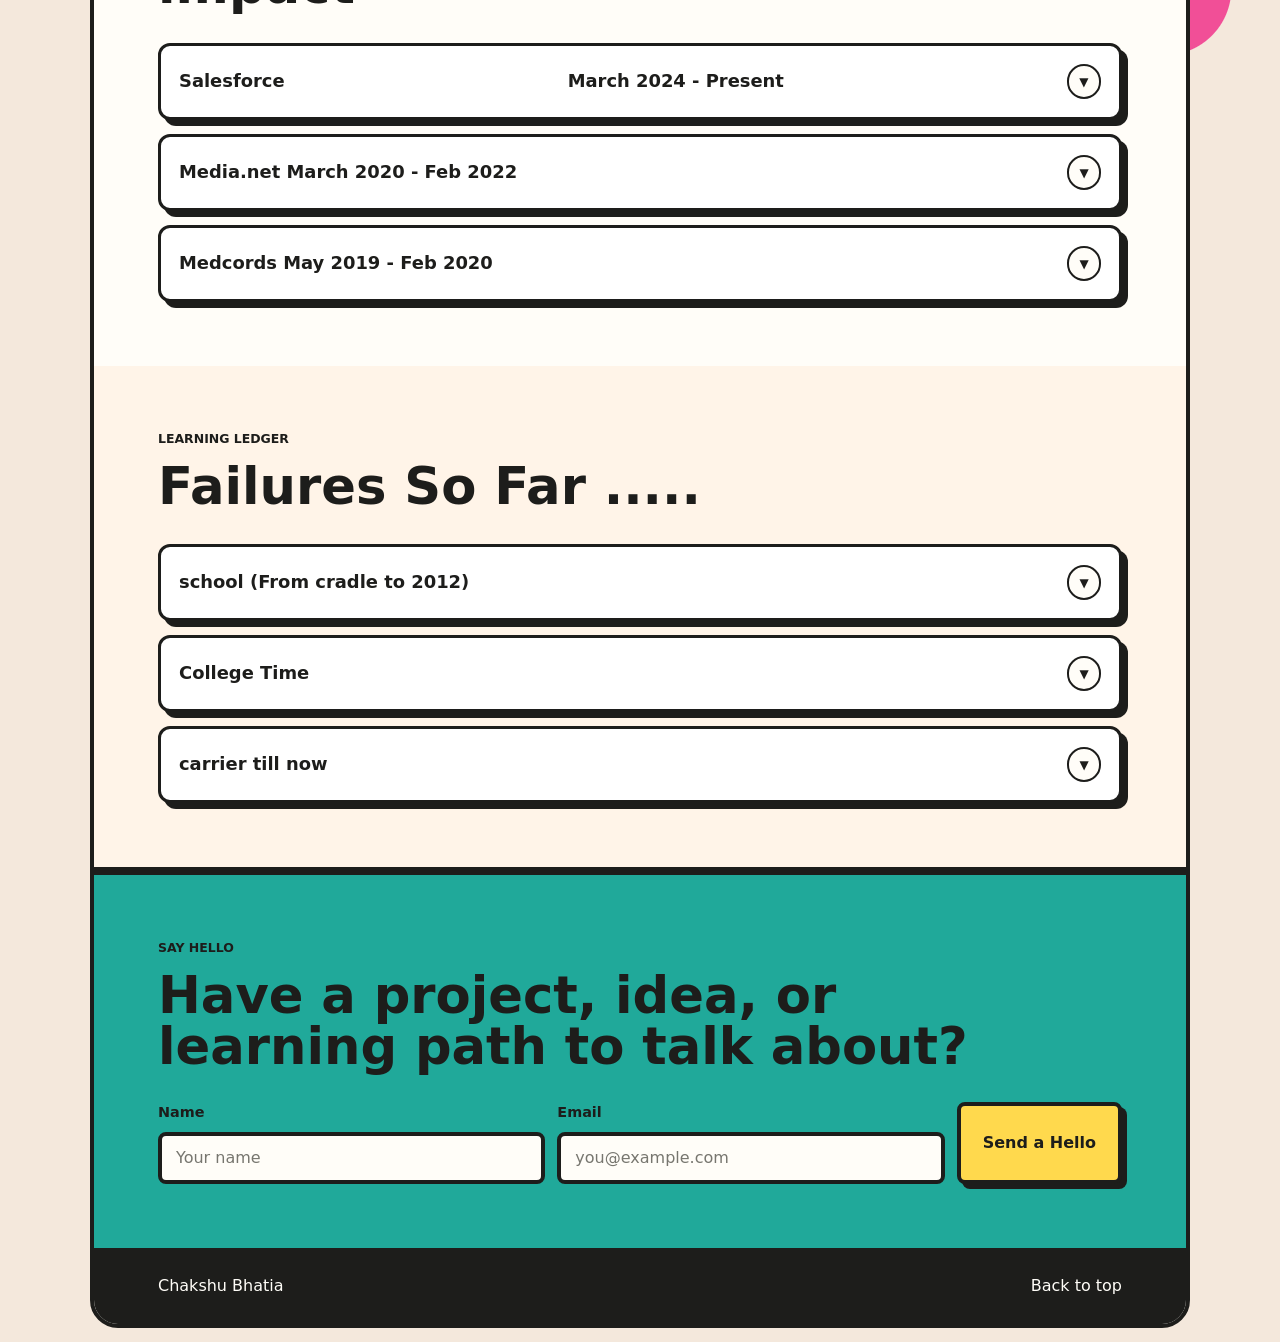
==== commit 63d03d8e: "site improvement" ====
--- a/index.html
+++ b/index.html
@@ -30,7 +30,6 @@
         <nav class="nav-links" aria-label="Page sections">
           <a href="#about">About</a>
           <a href="#projects">Projects</a>
-          <a href="blog.html">Blog</a>
           <a href="#career">Experience</a>
           <a href="#failures">Failures</a>
           <a href="#contact">Contact</a>
--- a/styles.css
+++ b/styles.css
@@ -108,6 +108,7 @@
 .brand {
   gap: 10px;
   font-weight: 800;
+  transition: transform 160ms ease;
 }
 
 .brand-icon {
@@ -126,6 +127,17 @@
   color: var(--ink);
   font-size: 0.95rem;
   font-weight: 800;
+}
+
+.nav-links a {
+  transition: transform 160ms ease;
+}
+
+.brand:hover,
+.brand:focus-visible,
+.nav-links a:hover,
+.nav-links a:focus-visible {
+  transform: translateY(-2px);
 }
 
 .header-cta {
@@ -1113,8 +1125,139 @@
   transform: none;
 }
 
+.article-header {
+  display: grid;
+  gap: 14px;
+}
+
+.article-topline {
+  display: flex;
+  align-items: center;
+  gap: 10px;
+  flex-wrap: wrap;
+  width: 100%;
+}
+
+.article-back {
+  display: inline-flex;
+  align-items: center;
+  gap: 6px;
+  font-weight: 900;
+  text-transform: uppercase;
+  font-size: 0.82rem;
+}
+
+.article-tag {
+  display: inline-flex;
+  min-height: 30px;
+  align-items: center;
+  margin-left: auto;
+  border: 3px solid var(--ink);
+  border-radius: 999px;
+  padding: 0 12px;
+  background: var(--gold);
+  font-weight: 900;
+  font-size: 0.8rem;
+  text-transform: uppercase;
+  text-decoration: none;
+  color: var(--ink);
+}
+
+.article-hero-placeholder {
+  display: grid;
+  place-items: center;
+  width: 100%;
+  min-height: 240px;
+  border: 3px dashed var(--ink);
+  border-radius: 12px;
+  background: var(--canvas);
+  font-weight: 900;
+  text-transform: uppercase;
+}
+
+.article-layout {
+  display: grid;
+  gap: 18px;
+}
+
+.article-main {
+  grid-column: 1 / -1;
+}
+
+.article-meta {
+  margin-top: 2px;
+  font-size: 0.72rem;
+  letter-spacing: 0.08em;
+  word-spacing: 0.2em;
+}
+
+.article-list {
+  margin: 0 0 18px;
+  padding-left: 20px;
+}
+
+.article-list li {
+  margin-bottom: 8px;
+  color: var(--muted);
+}
+
+.article-bottom-meta {
+  display: flex;
+  justify-content: space-between;
+  flex-wrap: wrap;
+  gap: 8px 16px;
+}
+
+.article-related {
+  margin-top: 0;
+}
+
+.article-nav {
+  display: flex;
+  justify-content: space-between;
+  gap: 12px;
+  flex-wrap: wrap;
+}
+
+.section-separator {
+  width: calc(100% - 24px);
+  margin: 12px auto 18px;
+  border: 0;
+  border-top: 2px solid rgba(29, 29, 27, 0.25);
+}
+
+.visually-hidden {
+  position: absolute;
+  width: 1px;
+  height: 1px;
+  padding: 0;
+  margin: -1px;
+  overflow: hidden;
+  clip: rect(0, 0, 0, 0);
+  white-space: nowrap;
+  border: 0;
+}
+
+.linkedin-icon {
+  display: inline-grid;
+  place-items: center;
+  width: 20px;
+  height: 20px;
+  margin-right: 4px;
+  border-radius: 4px;
+  background: #0a66c2;
+  color: #fff;
+  font-size: 0.72rem;
+  font-weight: 900;
+  line-height: 1;
+}
+
 @media (max-width: 880px) {
   .blog-grid {
     grid-template-columns: 1fr;
   }
-}
+
+  .article-nav .button {
+    width: 100%;
+  }
+}
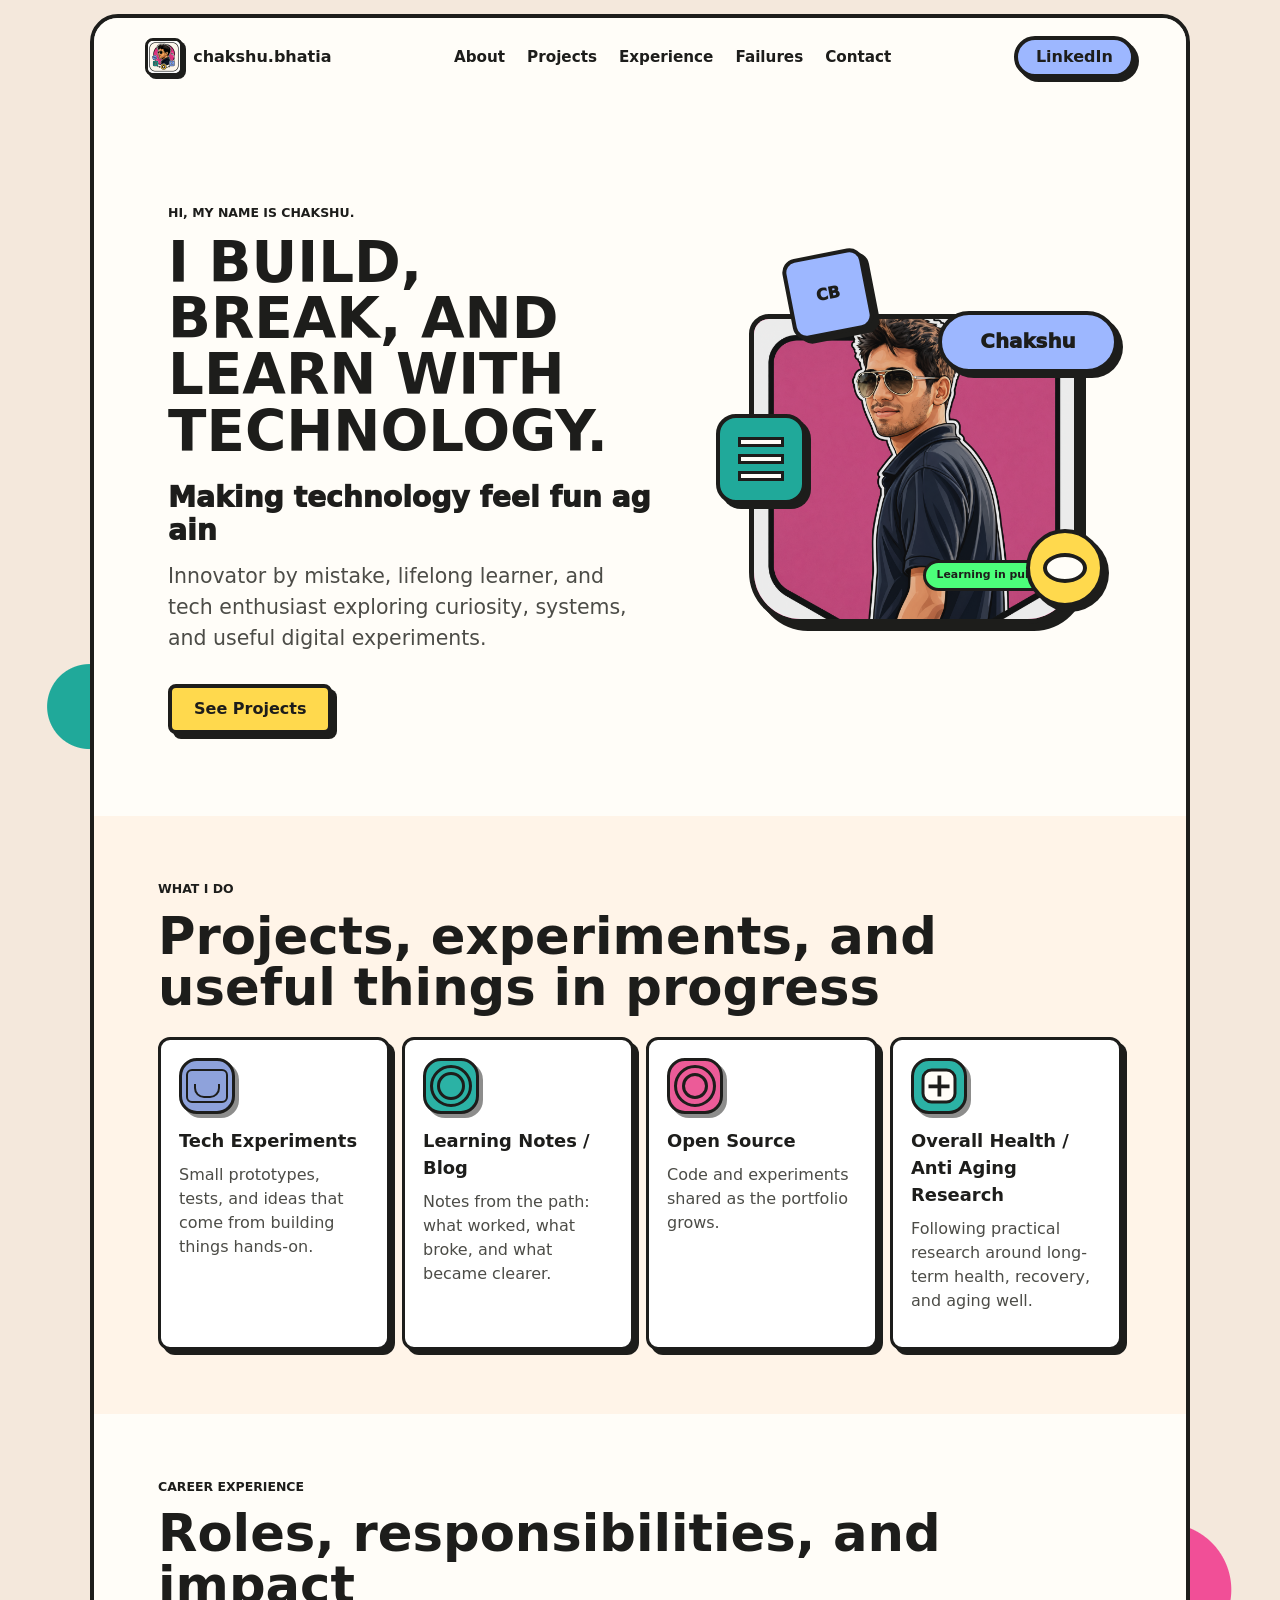
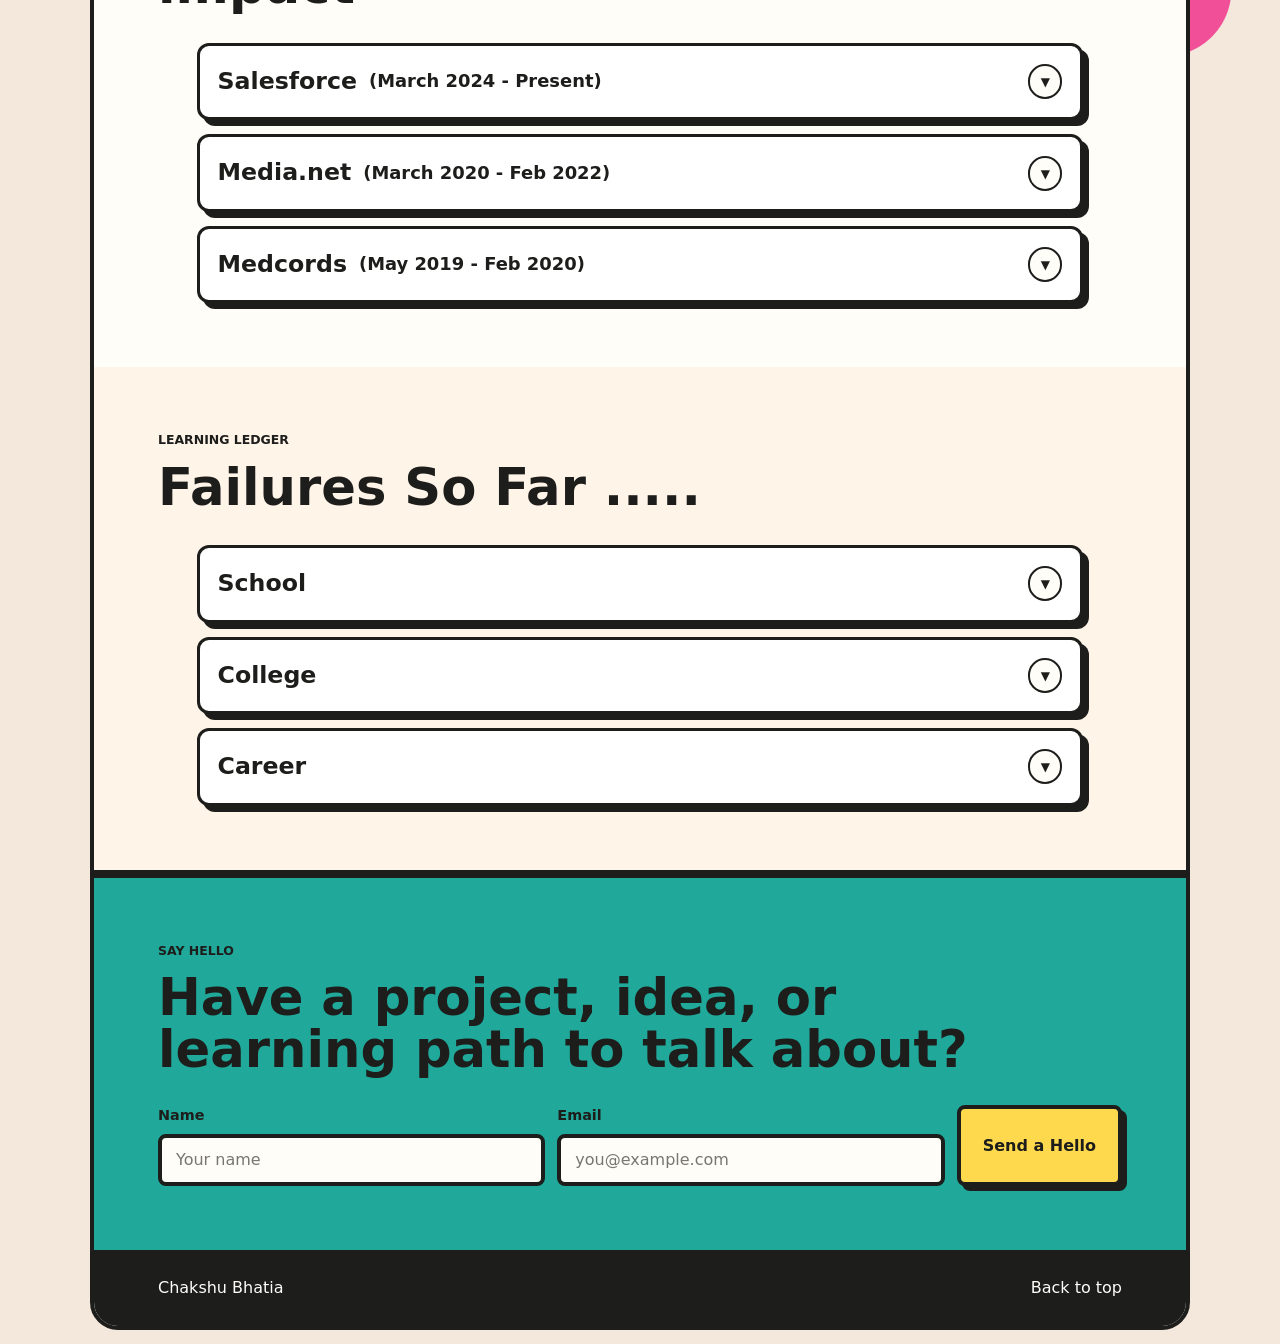
==== commit a1785eed: "youtube embedding changes" ====
--- a/index.html
+++ b/index.html
@@ -2,6 +2,7 @@
 <html lang="en">
   <head>
     <meta charset="utf-8" />
+    <meta name="referrer" content="strict-origin-when-cross-origin">
     <meta name="viewport" content="width=device-width, initial-scale=1" />
     <title>Chakshu Bhatia | Technologist & Lifelong Learner</title>
     <meta
@@ -111,7 +112,7 @@
           <div class="career-grid">
             <details class="career-card">
               <summary class="career-summary">
-                <h3><b>Salesforce</b> March 2024 - Present</h3>
+                <h3><strong>Salesforce</strong> (March 2024 - Present)</h3>
               </summary>
               <div class="career-content">
                 <div class="career-copy">
@@ -137,15 +138,16 @@
             </details>
             <details class="career-card">
               <summary class="career-summary">
-                <h3>Media.net March 2020 - Feb 2022</h3>
-              </summary>
-              <div class="career-content">
-                <div class="career-copy">
-                  <ul>
-                    <li>Worked across teams to translate ideas into practical product features and connected system experiences.</li>
-                    <li>Helped define and ship product behavior by aligning technical implementation with user needs.</li>
-                    <li>Contributed to stable, reusable patterns that improved team execution speed.</li>
-                  </ul>
+                <h3><strong>Media.net</strong> (March 2020 - Feb 2022)</h3>
+              </summary>
+              <div class="career-content">
+                <div class="career-copy">
+                  <ol>
+                    <li>Built real-time bidders serving 1M+ QPS in a low-latency (25ms) environment, contributing to over .5M monthly revenue.</li>
+                    <li>Conceptualized, analyzed, built, and validated machine learning and statistical models to improve prediction quality, accuracy, and system performance, with a primary focus on Decision Trees.</li>
+                    <li>Partnered with multi-disciplinary product and business teams to identify and prioritize new opportunities for system and revenue growth.</li>
+                    <li>Designed and implemented multiple proof-of-concepts (POCs) to validate high-potential ideas before full-scale rollout.</li>
+                  </ol>
                 </div>
                 <div class="career-video-wrap">
                   <p class="career-video-title">Detailed Explanation</p>
@@ -163,21 +165,22 @@
             </details>
             <details class="career-card">
               <summary class="career-summary">
-                <h3>Medcords May 2019 - Feb 2020</h3>
-              </summary>
-              <div class="career-content">
-                <div class="career-copy">
-                  <ul>
-                    <li>Prototyped and tested concepts quickly, turning early experiments into repeatable approaches and learning assets.</li>
-                    <li>Validated solutions with rapid iteration and focused problem decomposition.</li>
-                    <li>Converted exploratory work into practical building blocks for future delivery.</li>
-                  </ul>
+                <h3><strong>Medcords</strong> (May 2019 - Feb 2020)</h3>
+              </summary>
+              <div class="career-content">
+                <div class="career-copy">
+                  <ol>
+                    <li>Built and scaled Python backend services that powered critical day-to-day healthcare workflows.</li>
+                    <li>Engineered reliable data and API flows across Doctor's app, Patient's app, Pharmacy app, and the Operations Console to keep the ecosystem synchronized.</li>
+                    <li>Product and backend stack: Kotlin, Jetpack Compose, Angular 6/7, React Native Web, PyPy 3, Python 2, Go.</li>
+                    <li>Cloud and data stack: Kubernetes (Google Cloud), Docker, AWS (S3, DynamoDB, SES, SNS, Lambda), MongoDB Cloud, Elasticsearch, Redis, Aerospike, RDS, Spark, Hadoop.</li>
+                  </ol>
                 </div>
                 <div class="career-video-wrap">
                   <p class="career-video-title">Detailed Explanation</p>
                   <div class="career-video">
                     <iframe
-                      src="https://www.youtube.com/embed/M7lc1UVf-VE"
+                      src="https://youtube.com/embed/9UEqt93s7WM"
                       title="Experiment-Driven Builder experience video"
                       allow="accelerometer; autoplay; clipboard-write; encrypted-media; gyroscope; picture-in-picture; web-share"
                       referrerpolicy="strict-origin-when-cross-origin"
@@ -198,7 +201,7 @@
           <div class="career-grid">
             <details class="career-card">
               <summary class="career-summary">
-                <h3>school (From cradle to 2012)</h3>
+                <h3><strong>School</strong></h3>
               </summary>
               <div class="career-content">
                 <div class="career-copy">
@@ -212,7 +215,7 @@
             </details>
             <details class="career-card">
               <summary class="career-summary">
-                <h3>College Time</h3>
+                <h3><strong>College</strong></h3>
               </summary>
               <div class="career-content">
                 <div class="career-copy">
@@ -226,7 +229,7 @@
             </details>
             <details class="career-card">
               <summary class="career-summary">
-                <h3>carrier till now</h3>
+                <h3><strong>Career</strong></h3>
               </summary>
               <div class="career-content">
                 <div class="career-copy">
--- a/styles.css
+++ b/styles.css
@@ -636,6 +636,8 @@
 }
 
 .career-card {
+  width: min(92%, 980px);
+  margin-inline: auto;
   border: 3px solid var(--ink);
   border-radius: 12px;
   background: var(--white);
@@ -663,11 +665,17 @@
   margin: 0;
   display: flex;
   align-items: center;
-  justify-content: space-between;
   gap: 12px;
 }
 
+.career-summary h3 strong {
+  font-size: 1.32em;
+  font-weight: 900;
+}
+
 .career-summary h3::after {
+  margin-left: auto;
+
   content: "▼";
   width: 30px;
   height: 30px;
@@ -695,9 +703,14 @@
   align-items: start;
 }
 
-.career-copy ul {
+.career-copy ul,
+.career-copy ol {
   margin: 0;
   padding-left: 20px;
+}
+
+.career-copy li + li {
+  margin-top: 10px;
 }
 
 .career-video-wrap {
